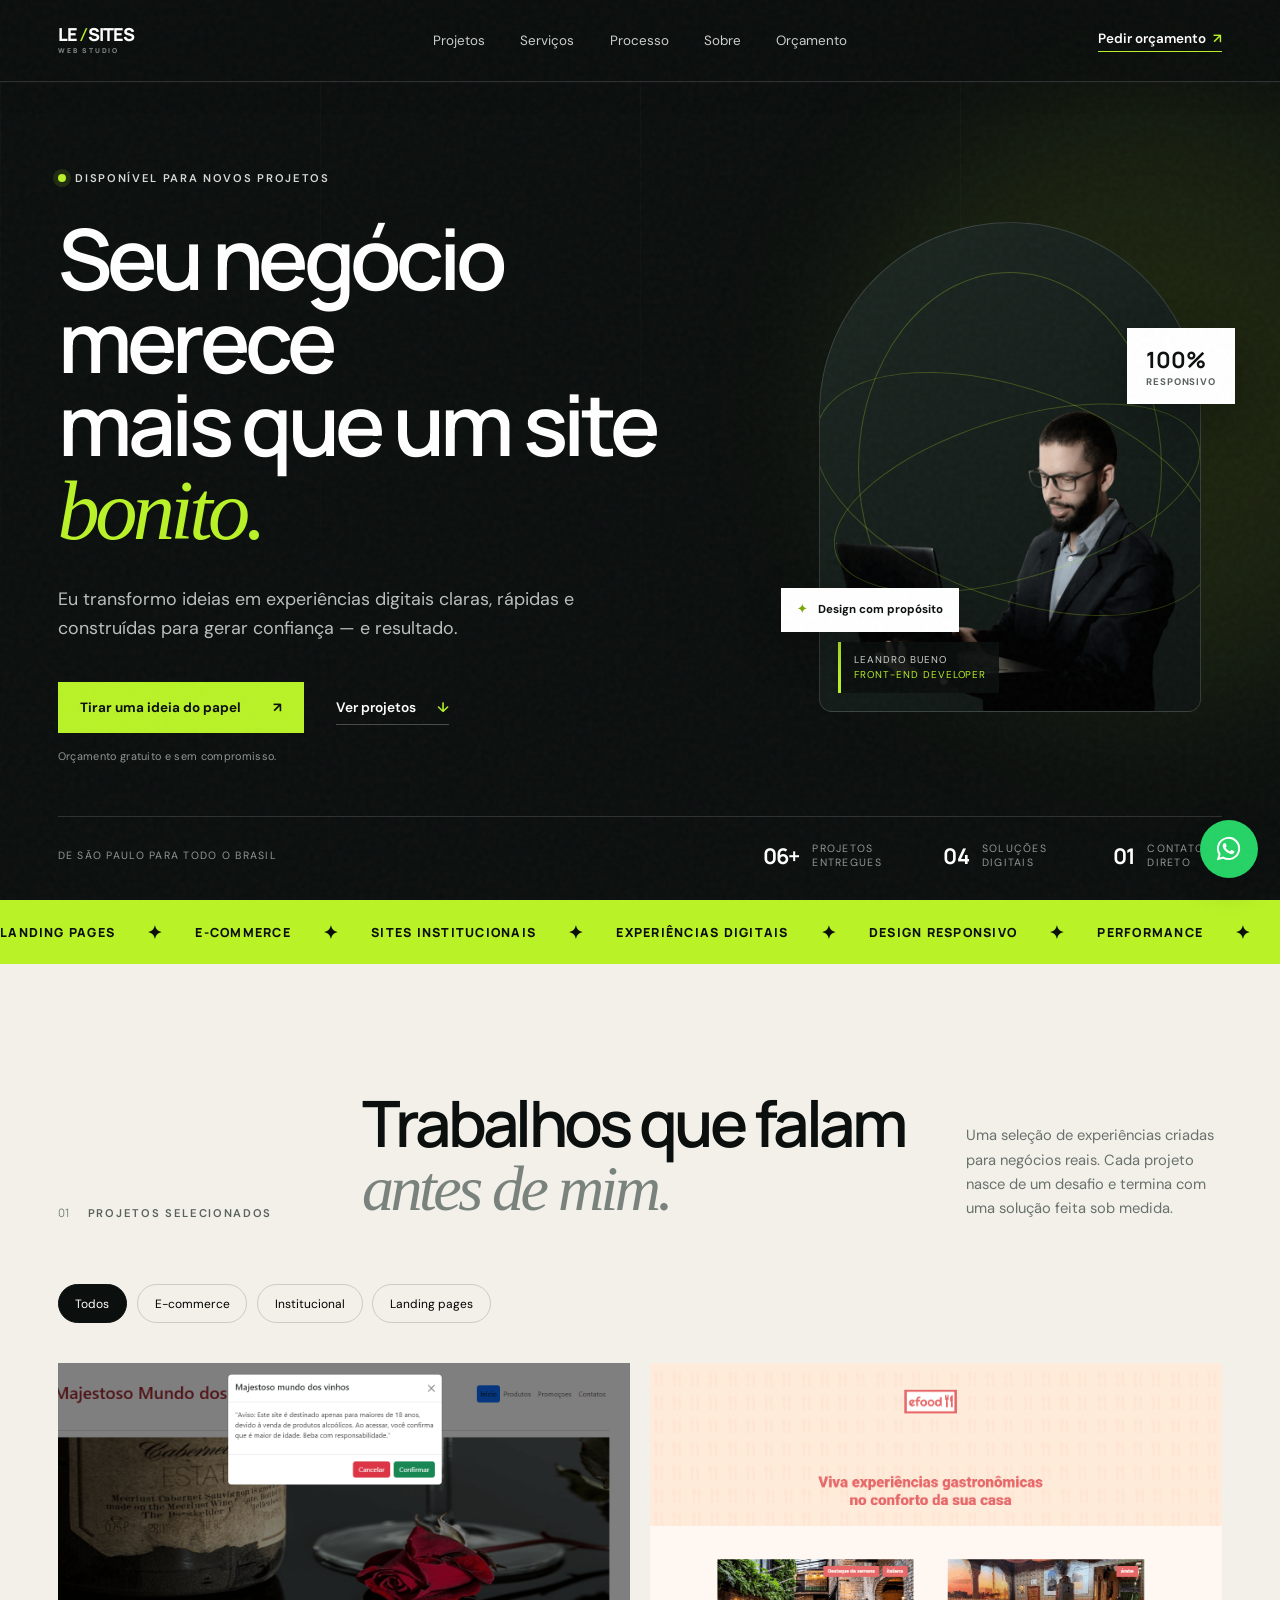
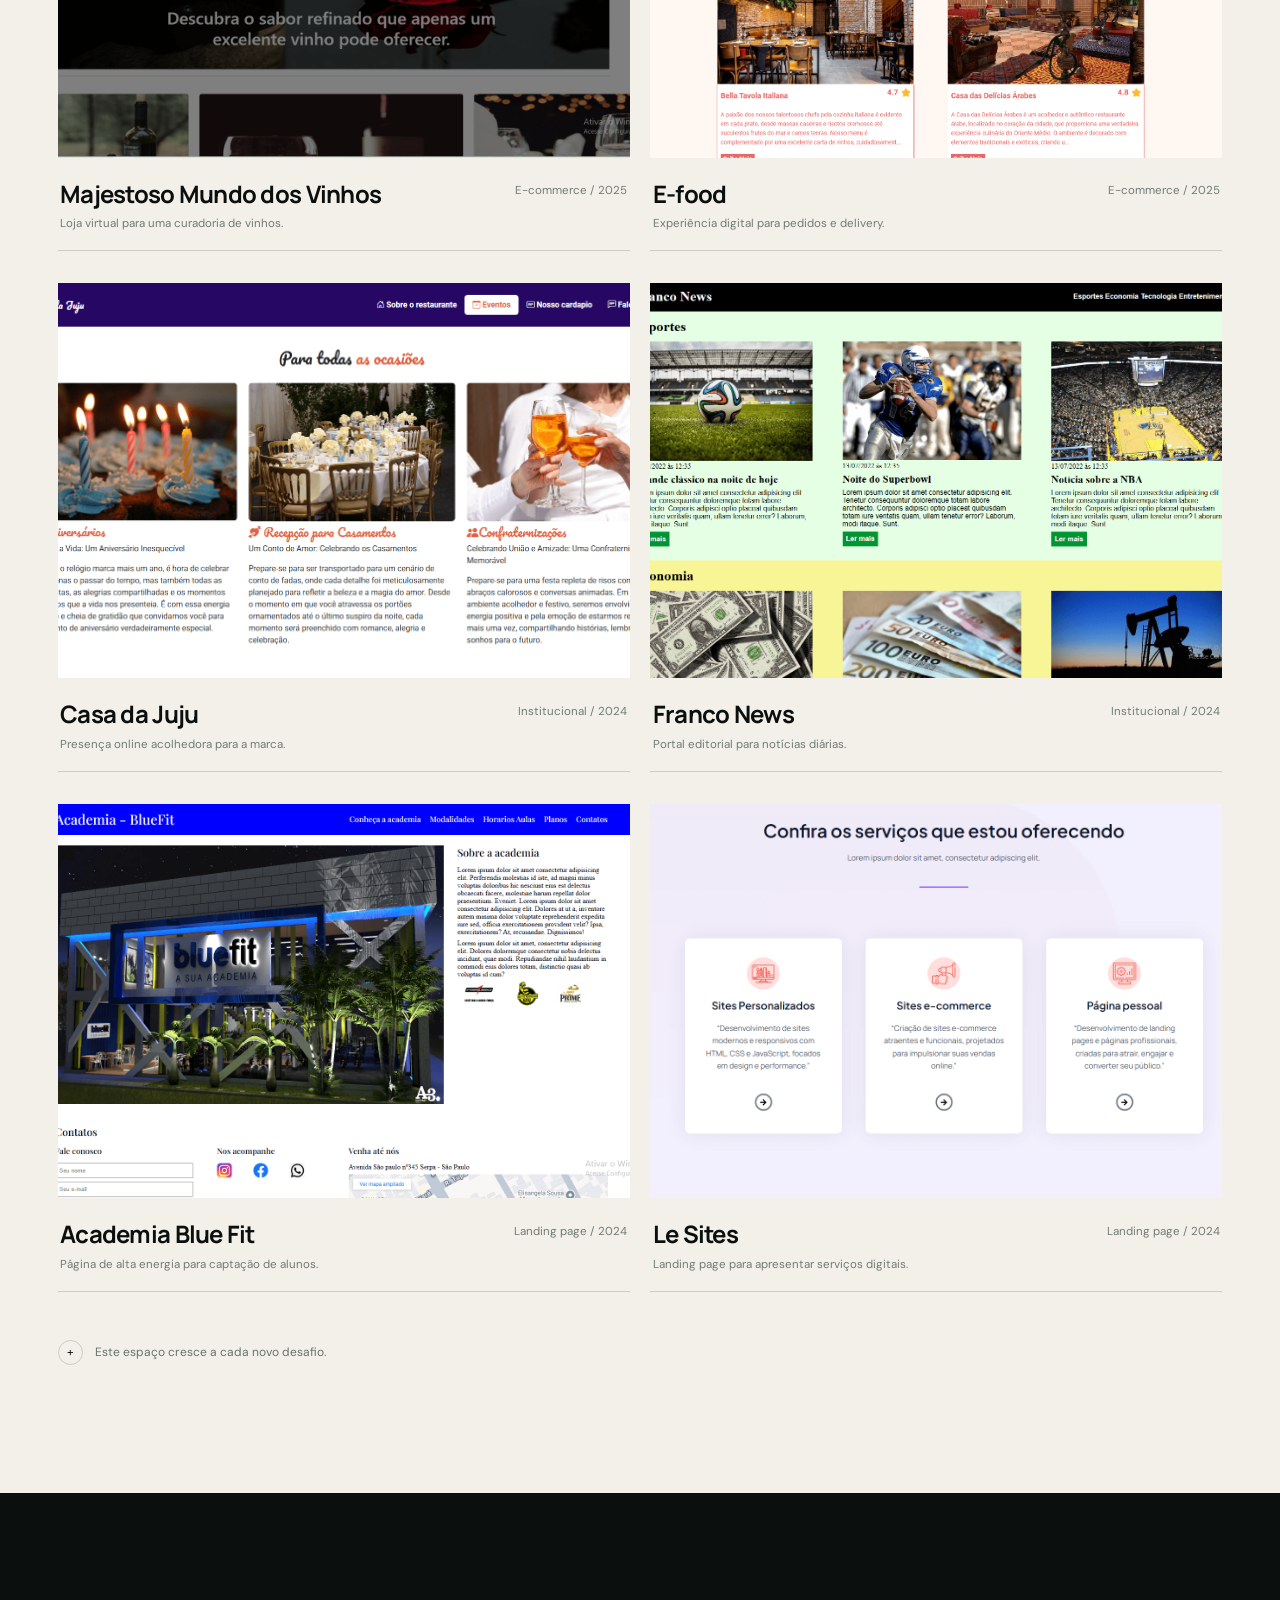
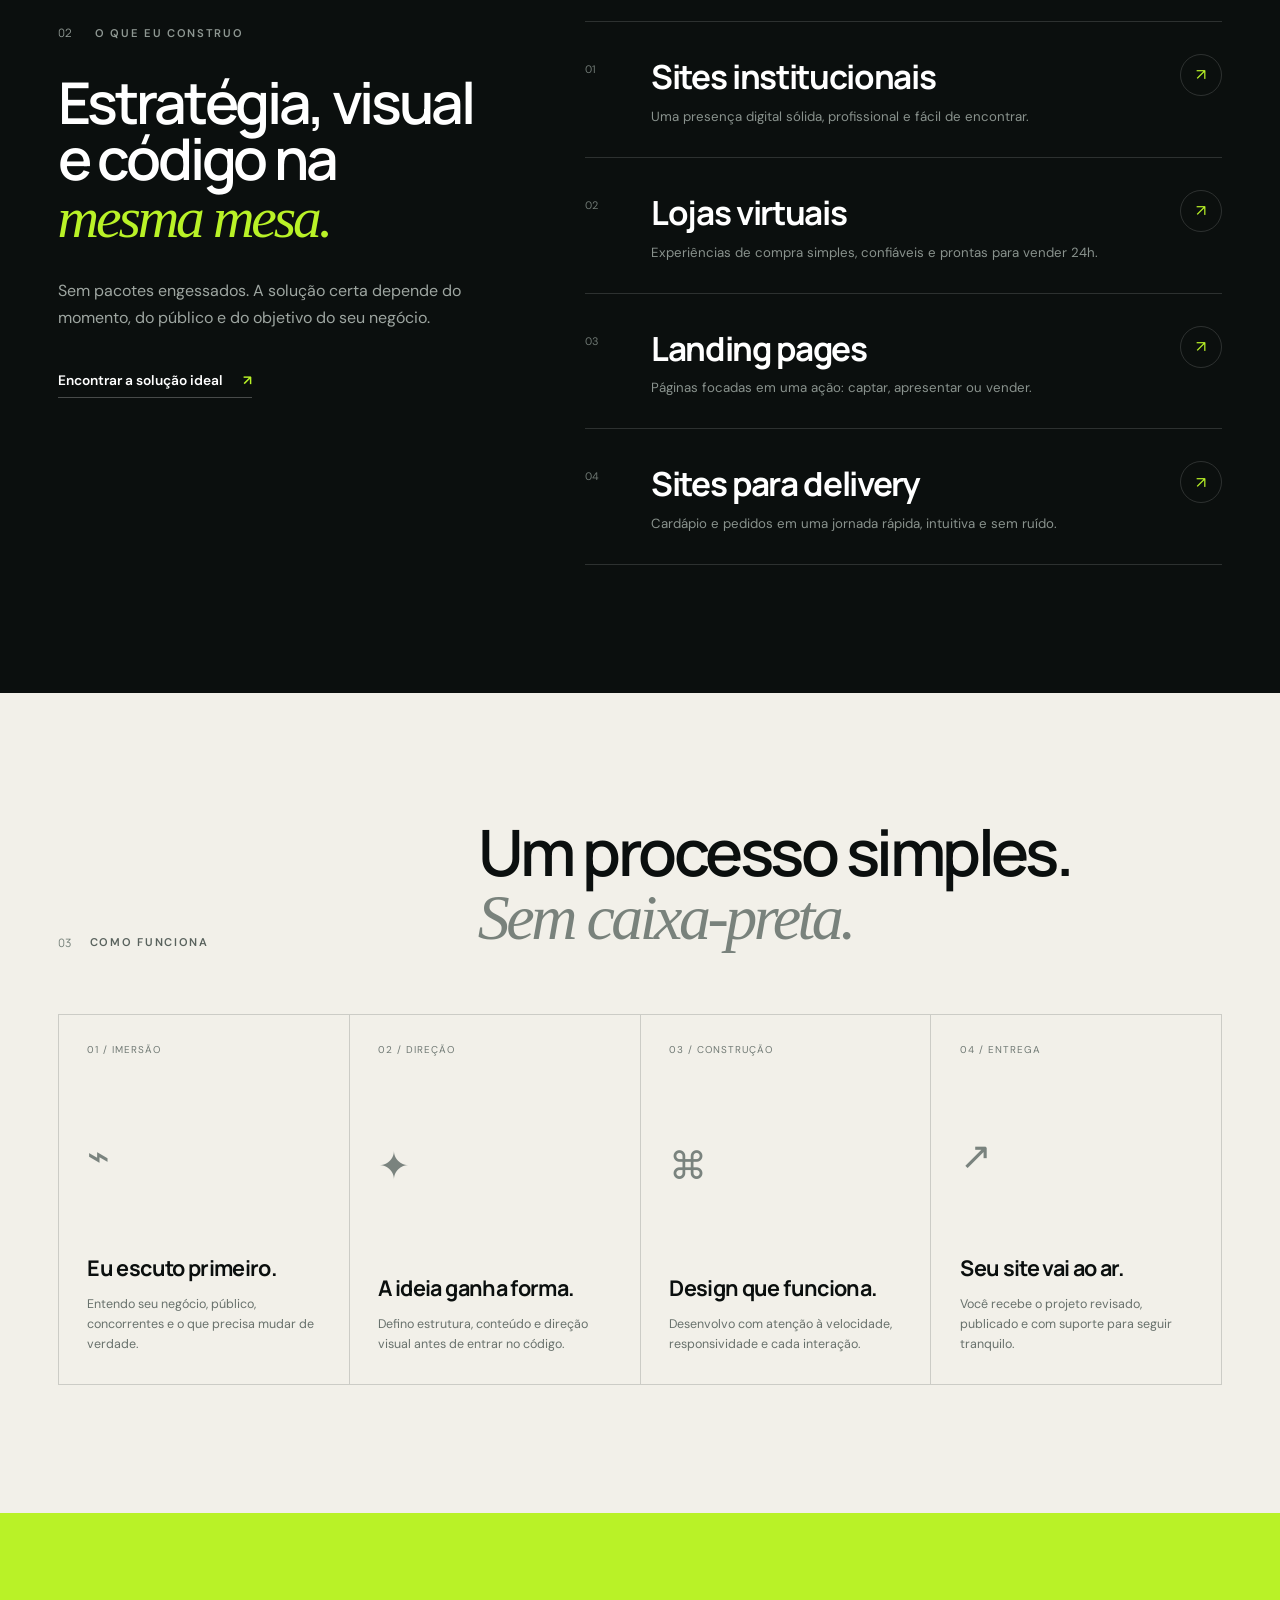
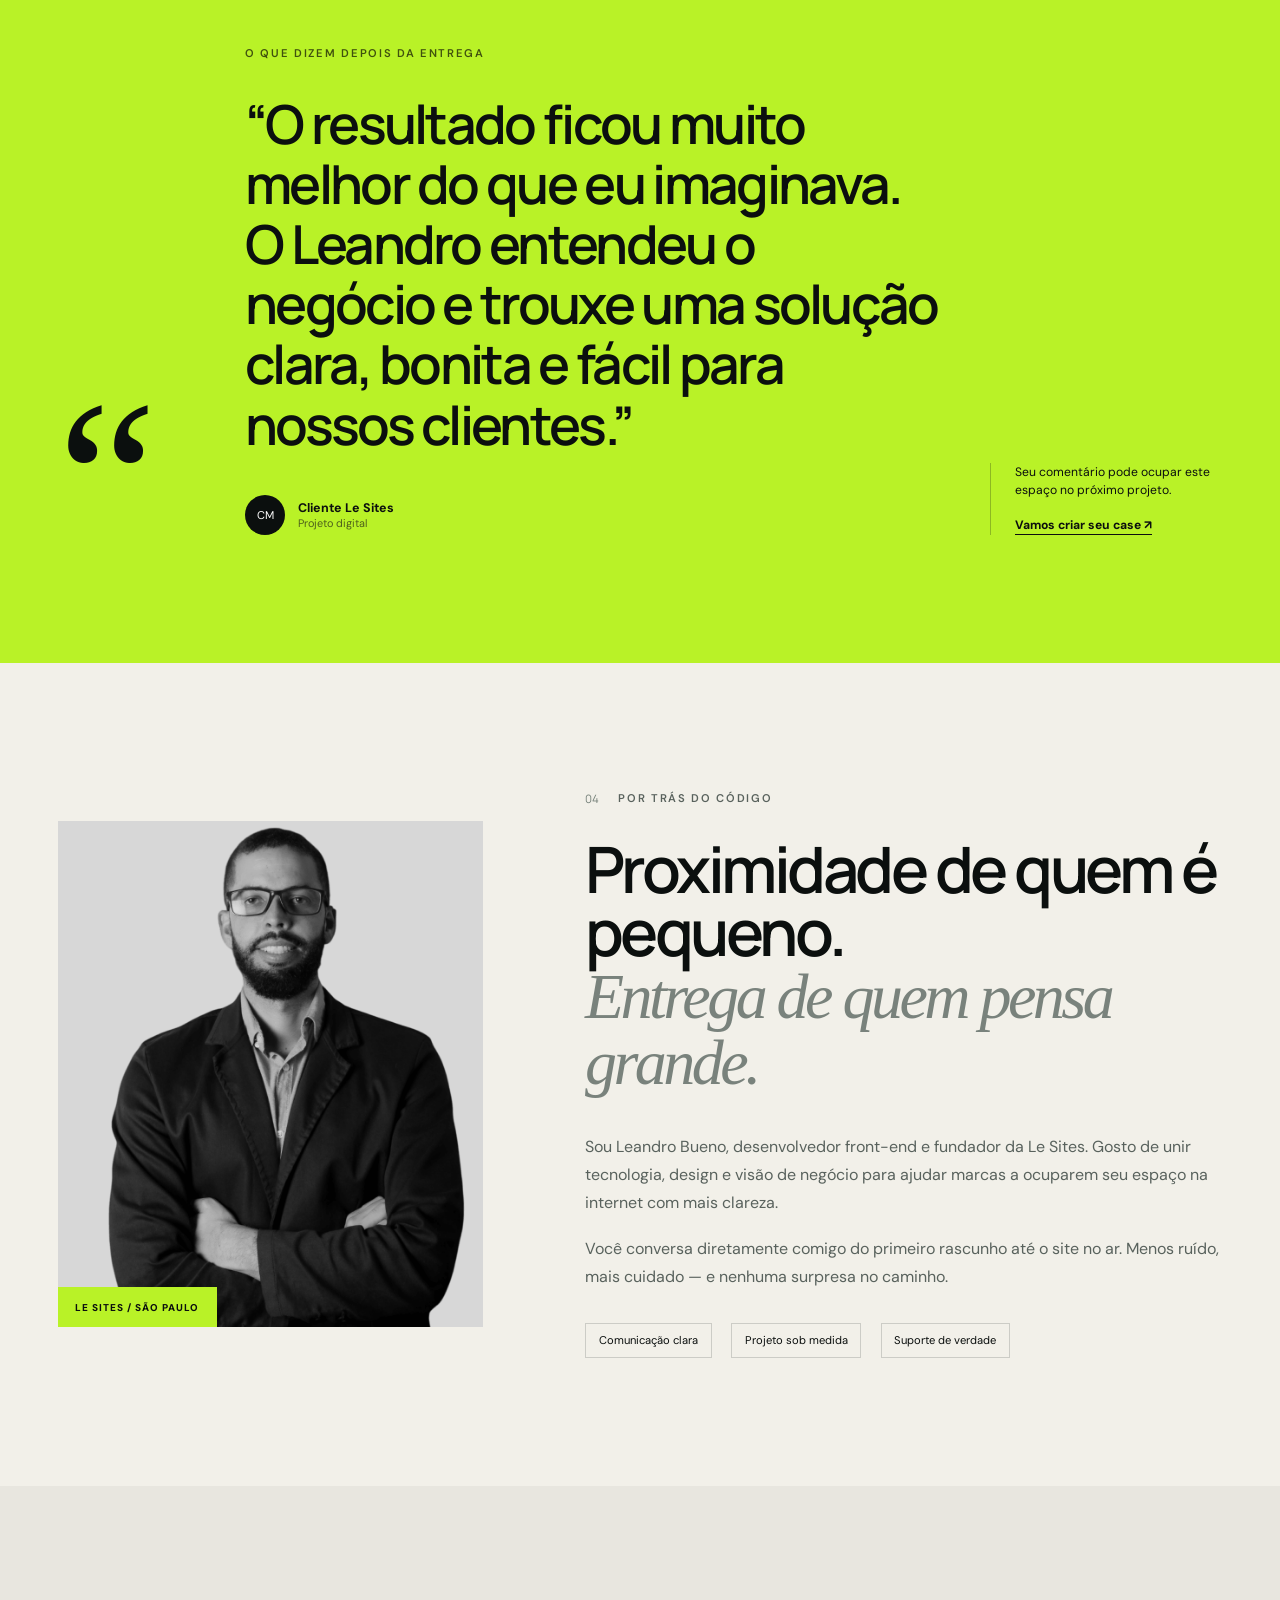
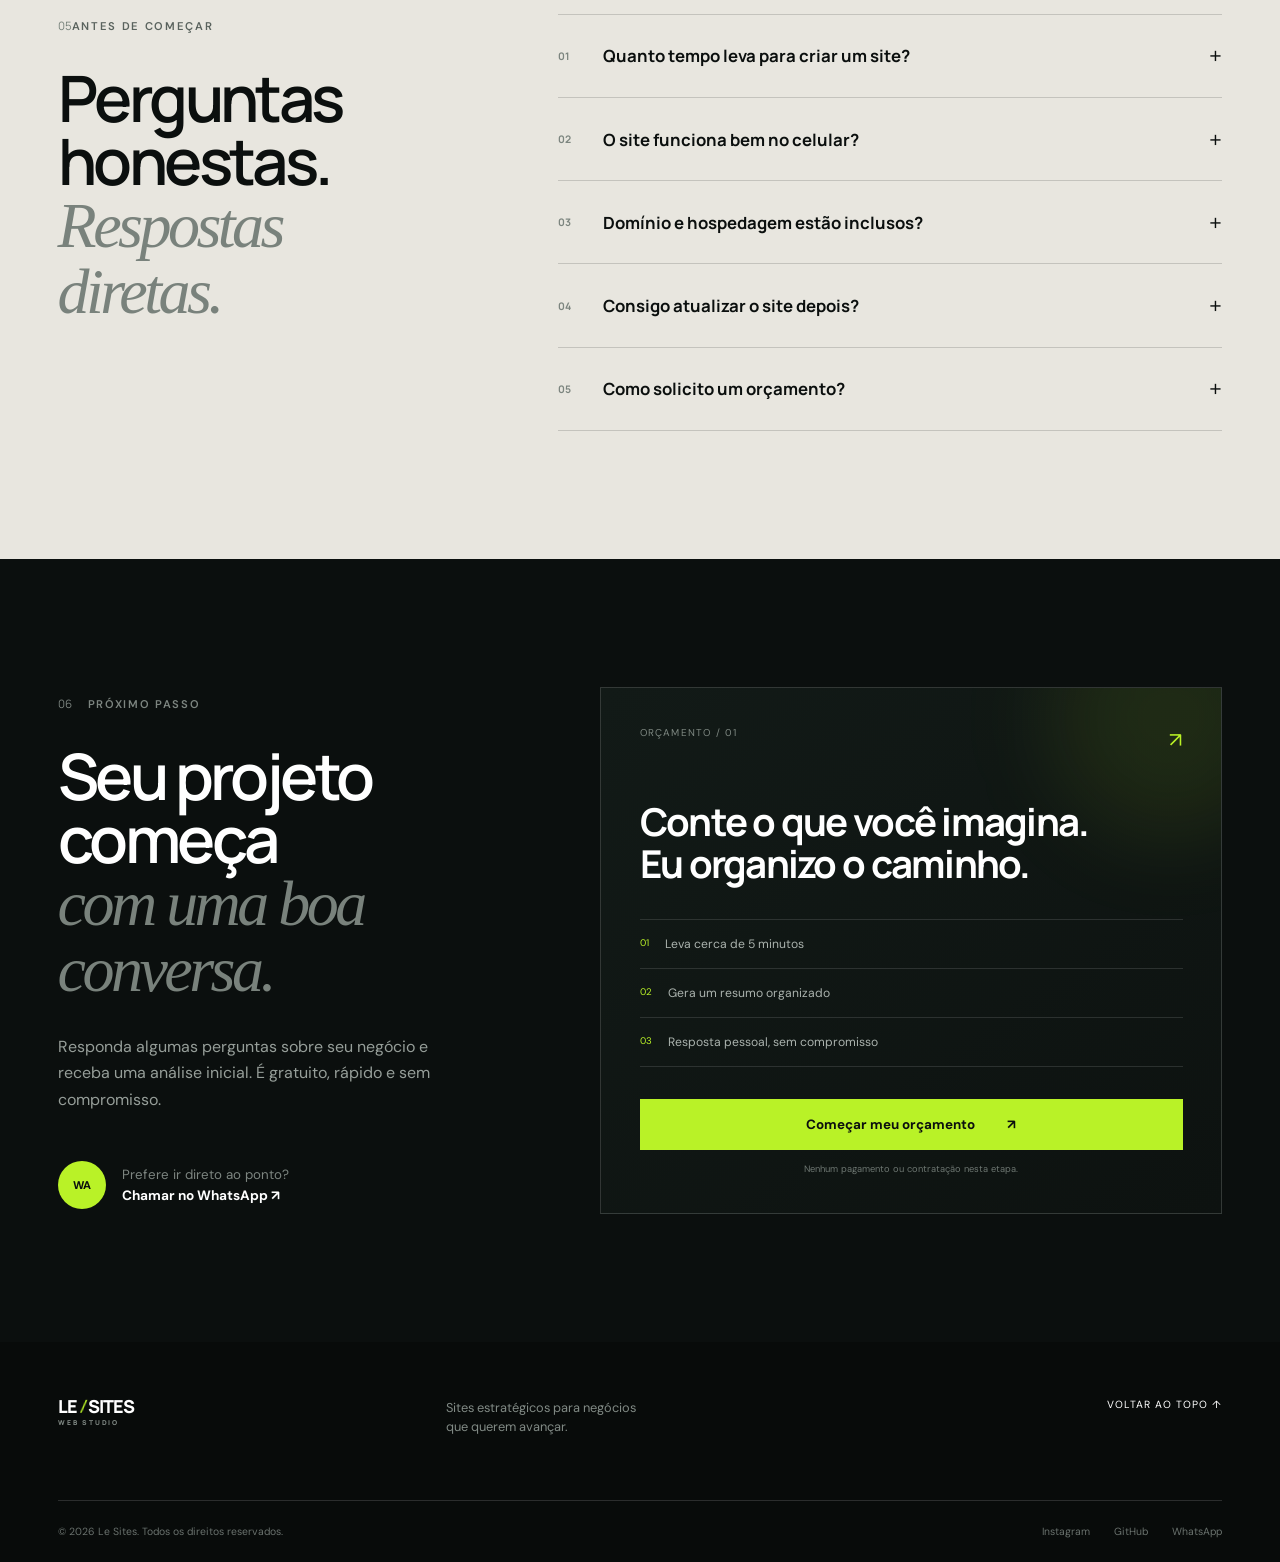
==== index.html @ 91ef20ad "Atualização do site" ====
<!DOCTYPE html>
<html lang="pt-BR">
<head>
  <meta charset="UTF-8">
  <meta name="viewport" content="width=device-width, initial-scale=1.0">
  <meta name="description" content="Le Sites — sites estratégicos, lojas virtuais e landing pages que transformam presença digital em negócio.">
  <meta name="theme-color" content="#0b0f0e">
  <title>Le Sites — Sites que trabalham pelo seu negócio</title>
  <link rel="preconnect" href="https://fonts.googleapis.com">
  <link rel="preconnect" href="https://fonts.gstatic.com" crossorigin>
  <link href="https://fonts.googleapis.com/css2?family=DM+Sans:wght@400;500;600;700&family=Manrope:wght@500;600;700;800&display=swap" rel="stylesheet">
  <link rel="stylesheet" href="styles.css">
</head>
<body>
  <div class="noise" aria-hidden="true"></div>
  <header class="site-header" id="topo">
    <a class="brand brand-signature" href="#inicio" aria-label="Le Sites, início">
      <span class="brand-lockup"><strong>LE</strong><i>/</i><b>SITES</b></span><small>WEB STUDIO</small>
    </a>
    <nav class="desktop-nav" aria-label="Navegação principal">
      <a href="#projetos">Projetos</a>
      <a href="#servicos">Serviços</a>
      <a href="#processo">Processo</a>
      <a href="#sobre">Sobre</a>
      <a href="orcamento.html">Orçamento</a>
    </nav>
    <a class="header-cta" href="orcamento.html">Pedir orçamento <span>↗</span></a>
    <button class="menu-toggle" type="button" aria-label="Abrir menu" aria-expanded="false">
      <span></span><span></span>
    </button>
  </header>

  <div class="mobile-menu" aria-hidden="true">
    <nav>
      <a href="#projetos">Projetos <span>01</span></a>
      <a href="#servicos">Serviços <span>02</span></a>
      <a href="#processo">Processo <span>03</span></a>
      <a href="#sobre">Sobre <span>04</span></a>
      <a href="orcamento.html">Pedir orçamento <span>05</span></a>
      <a href="orcamento.html">Orçamento <span>06</span></a>
    </nav>
  </div>

  <main>
    <section class="hero" id="inicio">
      <div class="hero-grid" aria-hidden="true"></div>
      <div class="hero-copy reveal">
        <div class="eyebrow"><span class="status-dot"></span> Disponível para novos projetos</div>
        <h1>Seu negócio merece<br>mais que um site <em>bonito.</em></h1>
        <p>Eu transformo ideias em experiências digitais claras, rápidas e construídas para gerar confiança — e resultado.</p>
        <div class="hero-actions">
          <a class="button button-primary" href="orcamento.html">Tirar uma ideia do papel <span>↗</span></a>
          <a class="text-link" href="#projetos">Ver projetos <span>↓</span></a>
        </div>
        <small class="no-commitment">Orçamento gratuito e sem compromisso.</small>
      </div>
      <div class="hero-visual reveal">
        <div class="portrait-wrap">
          <div class="portrait-label">LEANDRO BUENO<br><span>FRONT-END DEVELOPER</span></div>
          <img src="img/Perfil.png" alt="Leandro Bueno, desenvolvedor da Le Sites">
          <div class="orbit orbit-one"></div>
          <div class="orbit orbit-two"></div>
        </div>
        <div class="floating-note note-one"><span>✦</span> Design com propósito</div>
        <div class="floating-note note-two"><strong>100%</strong><span>Responsivo</span></div>
      </div>
      <div class="hero-footer reveal">
        <span>De São Paulo para todo o Brasil</span>
        <div class="hero-metrics">
          <div><strong>06+</strong><span>projetos entregues</span></div>
          <div><strong>04</strong><span>soluções digitais</span></div>
          <div><strong>01</strong><span>contato direto</span></div>
        </div>
      </div>
    </section>

    <section class="marquee" aria-label="Especialidades">
      <div class="marquee-track">
        <div class="marquee-group">
          <span>LANDING PAGES</span><i>✦</i><span>E-COMMERCE</span><i>✦</i><span>SITES INSTITUCIONAIS</span><i>✦</i><span>EXPERIÊNCIAS DIGITAIS</span><i>✦</i><span>DESIGN RESPONSIVO</span><i>✦</i><span>PERFORMANCE</span><i>✦</i><span>SEO</span><i>✦</i><span>CONVERSÃO</span><i>✦</i>
        </div>
        <div class="marquee-group" aria-hidden="true">
          <span>LANDING PAGES</span><i>✦</i><span>E-COMMERCE</span><i>✦</i><span>SITES INSTITUCIONAIS</span><i>✦</i><span>EXPERIÊNCIAS DIGITAIS</span><i>✦</i><span>DESIGN RESPONSIVO</span><i>✦</i><span>PERFORMANCE</span><i>✦</i><span>SEO</span><i>✦</i><span>CONVERSÃO</span><i>✦</i>
        </div>
      </div>
    </section>

    <section class="work section" id="projetos">
      <div class="section-heading reveal">
        <div><span class="section-number">01</span><span class="kicker">Projetos selecionados</span></div>
        <h2>Trabalhos que falam<br><em>antes de mim.</em></h2>
        <p>Uma seleção de experiências criadas para negócios reais. Cada projeto nasce de um desafio e termina com uma solução feita sob medida.</p>
      </div>
      <div class="project-filters reveal" role="group" aria-label="Filtrar projetos">
        <button class="filter is-active" data-filter="Todos">Todos</button>
        <button class="filter" data-filter="E-commerce">E-commerce</button>
        <button class="filter" data-filter="Institucional">Institucional</button>
        <button class="filter" data-filter="Landing page">Landing pages</button>
      </div>
      <div class="projects-grid" id="projectsGrid"></div>
      <p class="portfolio-note reveal"><span>+</span> Este espaço cresce a cada novo desafio.</p>
    </section>

    <section class="services section" id="servicos">
      <div class="services-intro reveal">
        <span class="section-number">02</span>
        <span class="kicker">O que eu construo</span>
        <h2>Estratégia, visual<br>e código na <em>mesma mesa.</em></h2>
        <p>Sem pacotes engessados. A solução certa depende do momento, do público e do objetivo do seu negócio.</p>
        <a class="text-link light" href="orcamento.html">Encontrar a solução ideal <span>↗</span></a>
      </div>
      <div class="services-list">
        <article class="service-item reveal">
          <span>01</span><div><h3>Sites institucionais</h3><p>Uma presença digital sólida, profissional e fácil de encontrar.</p></div><i>↗</i>
        </article>
        <article class="service-item reveal">
          <span>02</span><div><h3>Lojas virtuais</h3><p>Experiências de compra simples, confiáveis e prontas para vender 24h.</p></div><i>↗</i>
        </article>
        <article class="service-item reveal">
          <span>03</span><div><h3>Landing pages</h3><p>Páginas focadas em uma ação: captar, apresentar ou vender.</p></div><i>↗</i>
        </article>
        <article class="service-item reveal">
          <span>04</span><div><h3>Sites para delivery</h3><p>Cardápio e pedidos em uma jornada rápida, intuitiva e sem ruído.</p></div><i>↗</i>
        </article>
      </div>
    </section>

    <section class="process section" id="processo">
      <div class="section-heading compact reveal">
        <div><span class="section-number">03</span><span class="kicker">Como funciona</span></div>
        <h2>Um processo simples.<br><em>Sem caixa-preta.</em></h2>
      </div>
      <div class="process-grid">
        <article class="process-card reveal"><span>01 / IMERSÃO</span><div class="process-icon">⌁</div><h3>Eu escuto primeiro.</h3><p>Entendo seu negócio, público, concorrentes e o que precisa mudar de verdade.</p></article>
        <article class="process-card reveal"><span>02 / DIREÇÃO</span><div class="process-icon">✦</div><h3>A ideia ganha forma.</h3><p>Defino estrutura, conteúdo e direção visual antes de entrar no código.</p></article>
        <article class="process-card reveal"><span>03 / CONSTRUÇÃO</span><div class="process-icon">⌘</div><h3>Design que funciona.</h3><p>Desenvolvo com atenção à velocidade, responsividade e cada interação.</p></article>
        <article class="process-card reveal"><span>04 / ENTREGA</span><div class="process-icon">↗</div><h3>Seu site vai ao ar.</h3><p>Você recebe o projeto revisado, publicado e com suporte para seguir tranquilo.</p></article>
      </div>
    </section>

    <section class="testimonial section">
      <div class="quote-mark">“</div>
      <div class="testimonial-content reveal">
        <span class="kicker">O que dizem depois da entrega</span>
        <blockquote>“O resultado ficou muito melhor do que eu imaginava. O Leandro entendeu o negócio e trouxe uma solução clara, bonita e fácil para nossos clientes.”</blockquote>
        <div class="client"><span>CM</span><div><strong>Cliente Le Sites</strong><small>Projeto digital</small></div></div>
      </div>
      <div class="testimonial-side reveal">
        <p>Seu comentário pode ocupar este espaço no próximo projeto.</p>
        <a href="orcamento.html">Vamos criar seu case <span>↗</span></a>
      </div>
    </section>

    <section class="about section" id="sobre">
      <div class="about-photo reveal">
        <img src="img/Capturar.png" alt="Leandro Bueno trabalhando em um projeto">
        <span class="photo-caption">LE SITES / SÃO PAULO</span>
      </div>
      <div class="about-copy reveal">
        <div><span class="section-number">04</span><span class="kicker">Por trás do código</span></div>
        <h2>Proximidade de quem é pequeno.<br><em>Entrega de quem pensa grande.</em></h2>
        <p>Sou Leandro Bueno, desenvolvedor front-end e fundador da Le Sites. Gosto de unir tecnologia, design e visão de negócio para ajudar marcas a ocuparem seu espaço na internet com mais clareza.</p>
        <p>Você conversa diretamente comigo do primeiro rascunho até o site no ar. Menos ruído, mais cuidado — e nenhuma surpresa no caminho.</p>
        <div class="about-values"><span>Comunicação clara</span><span>Projeto sob medida</span><span>Suporte de verdade</span></div>
      </div>
    </section>

    <section class="faq section">
      <div class="faq-heading reveal"><span class="section-number">05</span><span class="kicker">Antes de começar</span><h2>Perguntas honestas.<br><em>Respostas diretas.</em></h2></div>
      <div class="accordion">
        <details class="reveal"><summary><span>01</span>Quanto tempo leva para criar um site?<i>+</i></summary><p>Depende do tamanho e da complexidade. Uma landing page pode ficar pronta em poucos dias; projetos maiores pedem algumas semanas. O prazo é combinado com clareza antes do início.</p></details>
        <details class="reveal"><summary><span>02</span>O site funciona bem no celular?<i>+</i></summary><p>Sim. Todo projeto é desenvolvido para funcionar com qualidade em celulares, tablets e computadores.</p></details>
        <details class="reveal"><summary><span>03</span>Domínio e hospedagem estão inclusos?<i>+</i></summary><p>Posso orientar e cuidar de toda a configuração. Os custos de domínio e hospedagem são apresentados separadamente para que você saiba exatamente pelo que está pagando.</p></details>
        <details class="reveal"><summary><span>04</span>Consigo atualizar o site depois?<i>+</i></summary><p>Sim. A melhor forma depende do projeto: posso deixar áreas fáceis de atualizar ou fazer a manutenção para você.</p></details>
        <details class="reveal"><summary><span>05</span>Como solicito um orçamento?<i>+</i></summary><p>É só abrir a página “Pedir orçamento” ou me chamar no WhatsApp. Vou entender sua necessidade antes de propor qualquer solução — sem compromisso.</p></details>
      </div>
    </section>

    <section class="contact contact-cta section" id="contato">
      <div class="contact-copy reveal">
        <span class="section-number">06</span><span class="kicker">Próximo passo</span>
        <h2>Seu projeto começa<br><em>com uma boa conversa.</em></h2>
        <p>Responda algumas perguntas sobre seu negócio e receba uma análise inicial. É gratuito, rápido e sem compromisso.</p>
        <a class="whatsapp-direct" href="https://wa.me/5511974710821" target="_blank" rel="noopener"><span>WA</span><div><small>Prefere ir direto ao ponto?</small><strong>Chamar no WhatsApp ↗</strong></div></a>
      </div>
      <div class="proposal-card reveal">
        <div class="proposal-top"><span>ORÇAMENTO / 01</span><i>↗</i></div>
        <h3>Conte o que você imagina.<br>Eu organizo o caminho.</h3>
        <ul><li><span>01</span>Leva cerca de 5 minutos</li><li><span>02</span>Gera um resumo organizado</li><li><span>03</span>Resposta pessoal, sem compromisso</li></ul>
        <a class="button button-primary proposal-button" href="orcamento.html">Começar meu orçamento <span>↗</span></a>
        <small>Nenhum pagamento ou contratação nesta etapa.</small>
      </div>
    </section>
  </main>

  <footer>
    <div class="footer-top"><a class="brand brand-signature" href="#inicio"><span class="brand-lockup"><strong>LE</strong><i>/</i><b>SITES</b></span><small>WEB STUDIO</small></a><p>Sites estratégicos para negócios<br>que querem avançar.</p><a class="back-top" href="#inicio">VOLTAR AO TOPO ↑</a></div>
    <div class="footer-bottom"><span>© <span id="year"></span> Le Sites. Todos os direitos reservados.</span><div><a href="https://www.instagram.com/lesites/" target="_blank" rel="noopener">Instagram</a><a href="https://github.com/Lesitesdev" target="_blank" rel="noopener">GitHub</a><a href="https://wa.me/5511974710821" target="_blank" rel="noopener">WhatsApp</a></div></div>
  </footer>
  <a class="whatsapp-float" href="https://wa.me/5511974710821?text=Olá,%20Leandro!%20Quero%20conversar%20sobre%20um%20site." aria-label="Conversar no WhatsApp" target="_blank" rel="noopener"><img src="img/bxl-whatsapp.svg" alt=""><span>Vamos conversar?</span></a>
  <script src="script.js"></script>
</body>
</html>
---- styles.css ----
:root{--ink:#0b0f0e;--ink-2:#121816;--paper:#f2f0e9;--white:#fff;--lime:#b9f227;--muted:#a9b0ac;--line:rgba(255,255,255,.14);--dark-line:rgba(11,15,14,.16);--display:"Manrope",sans-serif;--body:"DM Sans",sans-serif;--pad:clamp(1.25rem,4.5vw,5.5rem)}
*{box-sizing:border-box;margin:0;padding:0}html{scroll-behavior:smooth}body{font-family:var(--body);color:var(--ink);background:var(--paper);overflow-x:hidden}body.menu-open{overflow:hidden}a{color:inherit;text-decoration:none}button,input,textarea,select{font:inherit}img{max-width:100%;display:block}.noise{position:fixed;inset:0;pointer-events:none;z-index:100;opacity:.035;background-image:url("data:image/svg+xml,%3Csvg viewBox='0 0 180 180' xmlns='http://www.w3.org/2000/svg'%3E%3Cfilter id='n'%3E%3CfeTurbulence type='fractalNoise' baseFrequency='.9' numOctaves='3' stitchTiles='stitch'/%3E%3C/filter%3E%3Crect width='100%25' height='100%25' filter='url(%23n)'/%3E%3C/svg%3E")}.site-header{height:82px;padding:0 var(--pad);display:grid;grid-template-columns:1fr auto 1fr;align-items:center;position:absolute;top:0;width:100%;z-index:50;color:#fff;border-bottom:1px solid var(--line)}.brand{display:flex;align-items:center;gap:.7rem;font-family:var(--display);font-weight:800;letter-spacing:.08em;font-size:.9rem}.brand-mark{width:32px;height:32px;border:1.5px solid currentColor;border-radius:50%;display:grid;place-items:center;font-size:1rem;letter-spacing:0}.desktop-nav{display:flex;gap:2.2rem}.desktop-nav a{font-size:.84rem;color:#cbd0cd;transition:.25s}.desktop-nav a:hover{color:var(--lime)}.header-cta{justify-self:end;font-size:.84rem;font-weight:600;padding-bottom:4px;border-bottom:1px solid var(--lime)}.header-cta span,.text-link span{color:var(--lime);margin-left:.3rem}.menu-toggle{display:none;border:0;background:transparent;width:42px;height:42px;position:relative}.menu-toggle span{position:absolute;width:24px;height:1px;background:#fff;left:9px;transition:.3s}.menu-toggle span:first-child{top:16px}.menu-toggle span:last-child{top:24px}.menu-toggle.is-open span:first-child{transform:translateY(4px) rotate(45deg)}.menu-toggle.is-open span:last-child{transform:translateY(-4px) rotate(-45deg)}.mobile-menu{display:none}
.hero{min-height:860px;height:100svh;background:var(--ink);color:#fff;position:relative;padding:150px var(--pad) 30px;display:grid;grid-template-columns:minmax(0,1.25fr) minmax(320px,.75fr);grid-template-rows:1fr auto;gap:2rem;overflow:hidden}.hero-grid{position:absolute;inset:82px 0 0;background-image:linear-gradient(var(--line) 1px,transparent 1px),linear-gradient(90deg,var(--line) 1px,transparent 1px);background-size:25% 100%;opacity:.16;mask-image:linear-gradient(to bottom,#000,transparent 84%)}.hero::before{content:"";position:absolute;width:600px;height:600px;border-radius:50%;background:rgba(185,242,39,.09);filter:blur(80px);right:-170px;top:100px}.hero-copy{position:relative;z-index:2;align-self:center;max-width:880px}.eyebrow,.kicker{text-transform:uppercase;letter-spacing:.15em;font-weight:600;font-size:.7rem}.eyebrow{display:flex;align-items:center;gap:.6rem;color:#d6dbd8;margin-bottom:2rem}.status-dot{width:8px;height:8px;border-radius:50%;background:var(--lime);box-shadow:0 0 0 5px rgba(185,242,39,.12)}h1,h2{font-family:var(--display);font-weight:600;letter-spacing:-.055em;line-height:.98}.hero h1{font-size:clamp(3.25rem,6.6vw,7rem);max-width:970px}.hero h1 em,h2 em{font-family:Georgia,serif;font-weight:400;color:var(--lime)}.hero-copy>p{max-width:590px;color:#b9c0bc;font-size:clamp(1rem,1.4vw,1.22rem);line-height:1.65;margin:2rem 0 2.4rem}.hero-actions{display:flex;align-items:center;gap:2rem}.button{display:inline-flex;justify-content:center;align-items:center;gap:2rem;border:0;cursor:pointer;padding:1.05rem 1.4rem;font-weight:700;font-size:.84rem;transition:.3s}.button-primary{background:var(--lime);color:var(--ink)}.button-primary:hover{background:#d0ff54;transform:translateY(-3px);box-shadow:0 12px 35px rgba(185,242,39,.17)}.text-link{display:inline-flex;align-items:center;gap:1rem;border-bottom:1px solid rgba(255,255,255,.25);padding:.5rem 0;font-size:.86rem;font-weight:600}.text-link span{color:var(--lime)}.hero-visual{position:relative;z-index:2;display:flex;align-items:center;justify-content:center}.portrait-wrap{width:min(420px,90%);aspect-ratio:.78;position:relative;background:linear-gradient(145deg,#1c2722,#0e1412);border-radius:220px 220px 15px 15px;border:1px solid var(--line);overflow:hidden}.portrait-wrap::before{content:"";position:absolute;inset:10%;border:1px solid rgba(185,242,39,.25);border-radius:50%;z-index:0}.portrait-wrap img{position:absolute;z-index:1;bottom:0;width:100%;height:93%;object-fit:contain;object-position:bottom;filter:saturate(.7) contrast(1.06)}.portrait-label{position:absolute;z-index:3;top:48px;left:25px;font-size:.62rem;line-height:1.4;letter-spacing:.1em;color:#dbe0dd}.portrait-label span{color:var(--lime)}.orbit{position:absolute;border:1px solid rgba(185,242,39,.24);border-radius:50%;z-index:2}.orbit-one{width:380px;height:160px;transform:rotate(-17deg);top:40%;left:2%}.orbit-two{width:420px;height:210px;transform:rotate(20deg);top:34%;left:-4%}.floating-note{position:absolute;z-index:4;background:#fff;color:var(--ink);font-weight:700;font-size:.72rem;padding:.9rem 1rem;box-shadow:0 15px 40px rgba(0,0,0,.25)}.note-one{left:-4%;bottom:24%}.note-one span{color:#79a900;margin-right:.5rem}.note-two{right:-3%;top:28%;display:flex;flex-direction:column;padding:1rem 1.2rem}.note-two strong{font-family:var(--display);font-size:1.4rem}.note-two span{font-size:.6rem;color:#59615d;text-transform:uppercase;letter-spacing:.09em}.hero-footer{grid-column:1/-1;position:relative;z-index:2;border-top:1px solid var(--line);padding-top:1.5rem;display:flex;align-items:center;justify-content:space-between;color:#8f9893;font-size:.66rem;text-transform:uppercase;letter-spacing:.12em}.hero-metrics{display:flex;gap:3.5rem}.hero-metrics>div{display:flex;align-items:center;gap:.8rem}.hero-metrics strong{font-family:var(--display);font-size:1.35rem;color:#fff;letter-spacing:-.03em}.hero-metrics span{max-width:75px;line-height:1.3}
.marquee{background:var(--lime);height:64px;display:flex;align-items:center;overflow:hidden}.marquee-track{display:flex;align-items:center;gap:2rem;white-space:nowrap;animation:marquee 28s linear infinite;font-family:var(--display);font-size:.78rem;font-weight:800;letter-spacing:.1em}.marquee i{font-style:normal;font-size:1.1rem}@keyframes marquee{to{transform:translateX(-50%)}}.section{padding:clamp(6rem,10vw,10rem) var(--pad)}.section-heading{display:grid;grid-template-columns:.6fr 1.3fr .6fr;gap:3rem;align-items:end;margin-bottom:4rem}.section-heading>div,.about-copy>div,.faq-heading>div{display:flex;align-items:center;gap:1.2rem}.section-number{font-family:var(--display);font-size:.72rem;color:#758079}.kicker{color:#59625d}.section-heading h2,.about h2,.faq h2,.contact h2{font-size:clamp(2.6rem,5vw,5.2rem)}.section-heading h2 em,.about h2 em,.faq h2 em,.contact h2 em{color:#79827c}.section-heading>p{font-size:.92rem;line-height:1.65;color:#68716c}.project-filters{display:flex;gap:.6rem;margin-bottom:2.5rem}.filter{border:1px solid var(--dark-line);background:transparent;border-radius:30px;padding:.65rem 1.05rem;font-size:.75rem;cursor:pointer;transition:.25s}.filter:hover,.filter.is-active{background:var(--ink);color:#fff;border-color:var(--ink)}.projects-grid{display:grid;grid-template-columns:repeat(2,1fr);gap:2rem 1.3rem}.project-card{transition:opacity .35s,transform .35s}.project-card.is-hidden{display:none}.project-image{position:relative;overflow:hidden;background:#dcded8;aspect-ratio:1.45;cursor:pointer}.project-image img{width:100%;height:100%;object-fit:cover;transition:transform .7s cubic-bezier(.2,.7,.2,1)}.project-image:hover img{transform:scale(1.045)}.project-image::after{content:"VER PROJETO ↗";position:absolute;right:1.2rem;bottom:1.2rem;width:86px;height:86px;border-radius:50%;display:grid;place-items:center;text-align:center;background:var(--lime);font-size:.64rem;font-weight:800;transform:scale(0);transition:.35s}.project-image:hover::after{transform:scale(1)}.project-meta{display:flex;justify-content:space-between;align-items:flex-start;padding:1.2rem .15rem;border-bottom:1px solid var(--dark-line)}.project-meta h3{font-family:var(--display);font-size:1.5rem;letter-spacing:-.03em;margin-bottom:.4rem}.project-meta p,.project-meta span{font-size:.72rem;color:#717a75}.project-meta>span{padding-top:.4rem}.portfolio-note{margin-top:3rem;font-size:.75rem;color:#68716c;display:flex;gap:.8rem;align-items:center}.portfolio-note span{width:25px;height:25px;border:1px solid var(--dark-line);border-radius:50%;display:grid;place-items:center;color:var(--ink)}
.services{background:var(--ink);color:#fff;display:grid;grid-template-columns:.8fr 1.2fr;gap:8vw}.services-intro{position:sticky;top:120px;align-self:start}.services-intro>.section-number{margin-right:1.2rem;color:#8e9792}.services-intro .kicker{color:#8e9792}.services-intro h2{font-size:clamp(2.7rem,4.5vw,5rem);margin:2rem 0}.services-intro>p{max-width:430px;color:#9ea6a1;line-height:1.65;margin-bottom:2rem}.text-link.light{color:#fff}.service-item{border-top:1px solid var(--line);padding:2rem 0;display:grid;grid-template-columns:50px 1fr auto;gap:1rem;transition:.3s}.service-item:last-child{border-bottom:1px solid var(--line)}.service-item>span{color:#6f7873;font-size:.68rem;padding-top:.5rem}.service-item h3{font-family:var(--display);font-size:clamp(1.55rem,2.6vw,2.4rem);letter-spacing:-.04em;margin-bottom:.55rem}.service-item p{color:#89928d;font-size:.83rem}.service-item>i{font-style:normal;width:42px;height:42px;border:1px solid var(--line);border-radius:50%;display:grid;place-items:center;color:var(--lime);transition:.3s}.service-item:hover{padding-left:1rem}.service-item:hover>i{background:var(--lime);color:var(--ink);transform:rotate(45deg)}
.section-heading.compact{grid-template-columns:.7fr 1.4fr;margin-bottom:4rem}.process-grid{display:grid;grid-template-columns:repeat(4,1fr);border-top:1px solid var(--dark-line);border-left:1px solid var(--dark-line)}.process-card{min-height:370px;padding:1.8rem;border-right:1px solid var(--dark-line);border-bottom:1px solid var(--dark-line);display:flex;flex-direction:column}.process-card>span{font-size:.62rem;letter-spacing:.1em;color:#707974}.process-icon{font-family:var(--display);font-size:2.4rem;margin:auto 0;color:#7a837e}.process-card h3{font-family:var(--display);font-size:1.35rem;letter-spacing:-.03em;margin-bottom:.8rem}.process-card p{font-size:.78rem;line-height:1.6;color:#68716c}.testimonial{background:var(--lime);display:grid;grid-template-columns:.3fr 1.5fr .5fr;gap:3rem;align-items:end}.quote-mark{font-family:Georgia,serif;font-size:14rem;line-height:.5}.testimonial-content .kicker{color:#40520e}.testimonial blockquote{font-family:var(--display);font-size:clamp(2rem,4.2vw,4.4rem);font-weight:600;line-height:1.12;letter-spacing:-.05em;margin:2rem 0 2.5rem}.client{display:flex;align-items:center;gap:.8rem}.client>span{width:40px;height:40px;background:var(--ink);color:#fff;border-radius:50%;display:grid;place-items:center;font-size:.7rem}.client div{display:flex;flex-direction:column}.client strong{font-size:.78rem}.client small{font-size:.68rem;color:#4e601c}.testimonial-side{border-left:1px solid rgba(11,15,14,.25);padding-left:1.5rem;font-size:.76rem;line-height:1.5}.testimonial-side a{display:inline-block;margin-top:1rem;font-weight:700;border-bottom:1px solid var(--ink)}
.about{display:grid;grid-template-columns:.8fr 1.2fr;gap:8vw;align-items:center}.about-photo{position:relative}.about-photo img{width:100%;aspect-ratio:.84;object-fit:cover;filter:grayscale(1);background:#d7d8d2}.photo-caption{position:absolute;bottom:0;left:0;background:var(--lime);padding:.85rem 1.1rem;font-size:.62rem;font-weight:800;letter-spacing:.1em}.about-copy h2{margin:2rem 0 2.4rem}.about-copy>p{max-width:690px;font-size:1rem;line-height:1.75;color:#59625d;margin-bottom:1.1rem}.about-values{display:flex;flex-wrap:wrap;gap:.6rem;margin-top:2rem}.about-values span{font-size:.7rem;border:1px solid var(--dark-line);padding:.6rem .8rem}.faq{background:#e8e6df;display:grid;grid-template-columns:.75fr 1.25fr;gap:8vw}.faq-heading{position:sticky;top:110px;align-self:start}.faq-heading h2{margin-top:2rem}.accordion details{border-top:1px solid var(--dark-line)}.accordion details:last-child{border-bottom:1px solid var(--dark-line)}.accordion summary{list-style:none;padding:1.6rem 0;display:grid;grid-template-columns:45px 1fr auto;align-items:center;cursor:pointer;font-family:var(--display);font-weight:700;font-size:1.05rem}.accordion summary::-webkit-details-marker{display:none}.accordion summary span{font-size:.65rem;color:#7c857f}.accordion summary i{font-style:normal;font-size:1.4rem;font-weight:400;transition:.3s}.accordion details[open] summary i{transform:rotate(45deg)}.accordion details p{padding:0 3rem 1.8rem 45px;line-height:1.65;color:#5e6762;font-size:.88rem;max-width:760px}
.contact{background:var(--ink);color:#fff;display:grid;grid-template-columns:.8fr 1.2fr;gap:10vw}.contact-copy .section-number{margin-right:1rem;color:#7d8580}.contact-copy .kicker{color:#7d8580}.contact-copy h2{margin:2rem 0}.contact-copy>p{color:#969e99;line-height:1.65;max-width:450px}.whatsapp-direct{display:flex;align-items:center;gap:1rem;margin-top:3rem}.whatsapp-direct>span{width:48px;height:48px;border-radius:50%;display:grid;place-items:center;background:var(--lime);color:var(--ink);font-weight:800;font-size:.7rem}.whatsapp-direct div{display:flex;flex-direction:column;gap:.25rem}.whatsapp-direct small{color:#7d8580}.whatsapp-direct strong{font-size:.85rem}.contact-form{display:grid;gap:1.3rem}.contact-form label{display:flex;flex-direction:column;gap:.55rem}.contact-form label>span{font-size:.7rem;text-transform:uppercase;letter-spacing:.1em;color:#929a95}.contact-form input,.contact-form select,.contact-form textarea{width:100%;background:transparent;border:0;border-bottom:1px solid #3a423e;border-radius:0;color:#fff;padding:.65rem 0 1rem;outline:0;transition:.25s}.contact-form input:focus,.contact-form select:focus,.contact-form textarea:focus{border-color:var(--lime)}.contact-form option{color:var(--ink)}.contact-form textarea{resize:vertical}.form-submit{margin-top:.5rem;width:100%}.contact-form>small{text-align:center;color:#69716d;font-size:.62rem}footer{background:#080b0a;color:#fff;padding:3.5rem var(--pad) 1.5rem}.footer-top{display:grid;grid-template-columns:1fr 1fr 1fr;align-items:start;padding-bottom:4rem}.footer-top p{color:#818a85;font-size:.8rem;line-height:1.5}.back-top{justify-self:end;font-size:.65rem;letter-spacing:.1em}.footer-bottom{border-top:1px solid var(--line);padding-top:1.5rem;display:flex;justify-content:space-between;color:#69716d;font-size:.65rem}.footer-bottom div{display:flex;gap:1.5rem}.footer-bottom a:hover{color:var(--lime)}.whatsapp-float{position:fixed;z-index:40;right:1.4rem;bottom:1.4rem;width:52px;height:52px;border-radius:50%;display:grid;place-items:center;background:var(--lime);color:var(--ink);font-size:.7rem;font-weight:800;box-shadow:0 8px 30px rgba(0,0,0,.25)}.whatsapp-float span{position:absolute;right:62px;background:#fff;padding:.7rem 1rem;white-space:nowrap;font-size:.67rem;box-shadow:0 7px 25px rgba(0,0,0,.14);opacity:0;transform:translateX(10px);pointer-events:none;transition:.3s}.whatsapp-float:hover span{opacity:1;transform:none}.reveal{opacity:0;transform:translateY(30px);transition:opacity .75s ease,transform .75s ease}.reveal.is-visible{opacity:1;transform:none}
@media(max-width:980px){.desktop-nav,.header-cta{display:none}.site-header{grid-template-columns:1fr auto}.menu-toggle{display:block;justify-self:end}.mobile-menu{display:block;position:fixed;z-index:45;inset:0;background:var(--ink);color:#fff;padding:130px var(--pad) 3rem;transform:translateY(-100%);transition:.5s cubic-bezier(.7,0,.2,1)}.mobile-menu.is-open{transform:none}.mobile-menu nav{display:flex;flex-direction:column}.mobile-menu a{font-family:var(--display);font-size:clamp(2rem,8vw,4rem);font-weight:600;letter-spacing:-.04em;padding:.4rem 0;border-bottom:1px solid var(--line);display:flex;justify-content:space-between}.mobile-menu a span{font:500 .62rem var(--body);color:var(--lime)}.hero{height:auto;min-height:100svh;grid-template-columns:1fr;padding-top:130px}.hero-visual{min-height:500px}.portrait-wrap{height:500px;width:390px}.hero-footer{flex-direction:column;align-items:flex-start;gap:1.5rem}.section-heading{grid-template-columns:1fr 1.5fr}.section-heading>p{grid-column:2}.projects-grid{gap:1.4rem 1rem}.services,.about,.faq,.contact{grid-template-columns:1fr}.services-intro,.faq-heading{position:static}.process-grid{grid-template-columns:repeat(2,1fr)}.testimonial{grid-template-columns:1fr}.quote-mark{font-size:8rem}.testimonial-side{max-width:350px}.about-photo{max-width:560px}.footer-top{grid-template-columns:1fr 1fr}.footer-top p{display:none}}
@media(max-width:640px){.site-header{height:70px}.hero{padding-top:110px}.hero h1{font-size:clamp(2.85rem,13vw,4.3rem)}.hero-actions{align-items:flex-start;flex-direction:column;gap:1rem}.hero-visual{min-height:420px}.portrait-wrap{height:410px;width:310px}.note-one{left:-2%}.note-two{right:-2%}.hero-metrics{width:100%;justify-content:space-between;gap:.5rem}.hero-metrics>div{display:block}.hero-metrics span{display:block;margin-top:.3rem;font-size:.53rem}.section{padding-top:5.5rem;padding-bottom:5.5rem}.section-heading,.section-heading.compact{grid-template-columns:1fr;gap:1.5rem}.section-heading>p{grid-column:1}.project-filters{overflow-x:auto;padding-bottom:.3rem}.filter{white-space:nowrap}.projects-grid{grid-template-columns:1fr}.project-image::after{transform:scale(.8)}.services{gap:4rem}.service-item{grid-template-columns:35px 1fr auto}.service-item p{display:none}.process-grid{grid-template-columns:1fr}.process-card{min-height:300px}.testimonial{gap:1.5rem}.testimonial blockquote{font-size:2.2rem}.quote-mark{height:55px}.about{gap:4rem}.faq{gap:4rem}.accordion summary{font-size:.9rem;grid-template-columns:35px 1fr auto}.accordion details p{padding-left:35px}.contact{gap:4rem}.footer-top{grid-template-columns:1fr;gap:2rem}.back-top{justify-self:start}.footer-bottom{flex-direction:column;gap:1rem}.whatsapp-float span{display:none}}
@media(prefers-reduced-motion:reduce){html{scroll-behavior:auto}.marquee-track{animation:none}.reveal{opacity:1;transform:none;transition:none}*{transition-duration:.01ms!important}}

/* Header fixo: acompanha a navegação sem esconder o conteúdo das seções. */
html{scroll-padding-top:82px}
.site-header{position:fixed;background:rgba(11,15,14,.78);backdrop-filter:blur(16px);-webkit-backdrop-filter:blur(16px);box-shadow:0 8px 30px rgba(0,0,0,.08)}
.no-commitment{display:block;margin-top:1rem;color:#8f9893;font-size:.68rem;letter-spacing:.03em}
.portrait-wrap{overflow:hidden}
.portrait-wrap img{height:auto;max-height:94%;object-fit:contain;object-position:center bottom;left:50%;transform:translateX(-50%)}
.portrait-wrap img:hover{transform:translateX(-50%)}
.portrait-label{top:auto;left:18px;bottom:18px;background:rgba(11,15,14,.9);padding:.65rem .8rem;border-left:3px solid var(--lime);line-height:1.55;max-width:calc(100% - 36px)}
.whatsapp-float{background:#25d366;color:#fff;width:58px;height:58px}
.whatsapp-float img{width:31px;height:31px;filter:brightness(0) invert(1)}
@media(max-width:640px){.portrait-wrap img{max-height:92%}.portrait-label{left:14px;bottom:14px;font-size:.56rem}.whatsapp-float{width:54px;height:54px}}

/* Assinatura visual */
.brand-signature{align-items:flex-start;gap:0;flex-direction:column;line-height:1}
.brand-lockup{display:flex;align-items:center;font-family:var(--display);font-size:1.12rem;letter-spacing:-.055em}
.brand-lockup strong,.brand-lockup b{font-weight:800}.brand-lockup i{font-style:normal;color:var(--lime);font-weight:500;margin:0 .18rem;transform:skewX(-10deg)}
.brand-signature>small{font-size:.42rem;letter-spacing:.28em;color:#818a85;margin-top:.22rem;padding-left:.05rem}
.marquee-track{width:max-content;min-width:max-content;flex:none;gap:0!important;animation:marquee-carousel 28s linear infinite!important;will-change:transform}.marquee-group{display:flex;align-items:center;justify-content:space-around;gap:2rem;flex-shrink:0;padding-right:2rem;min-width:100vw}.marquee:hover .marquee-track{animation-play-state:paused!important}
@keyframes marquee-carousel{from{transform:translate3d(0,0,0)}to{transform:translate3d(-50%,0,0)}}

/* Chamada única para o orçamento */
.contact-cta{align-items:center}.proposal-card{border:1px solid rgba(255,255,255,.15);padding:clamp(1.5rem,3vw,3rem);background:linear-gradient(145deg,#121a17,#0d1210);position:relative;overflow:hidden}
.proposal-card:before{content:"";position:absolute;width:240px;height:240px;border-radius:50%;background:rgba(185,242,39,.09);filter:blur(45px);right:-70px;top:-90px}
.proposal-top{display:flex;justify-content:space-between;color:#7e8882;font-size:.62rem;letter-spacing:.12em}.proposal-top i{font-style:normal;color:var(--lime);font-size:1.3rem}
.proposal-card h3{font-family:var(--display);font-size:clamp(1.7rem,3vw,3rem);line-height:1.08;letter-spacing:-.045em;margin:3rem 0 2.2rem;position:relative}
.proposal-card ul{list-style:none;border-top:1px solid rgba(255,255,255,.12);margin-bottom:2rem}.proposal-card li{display:flex;gap:1rem;padding:1rem 0;border-bottom:1px solid rgba(255,255,255,.12);color:#aab2ad;font-size:.76rem}.proposal-card li span{color:var(--lime);font-size:.6rem}
.proposal-button{width:100%;position:relative}.proposal-card>small{display:block;text-align:center;color:#6e7772;font-size:.58rem;margin-top:.8rem}
@media(max-width:640px){.brand-lockup{font-size:1rem}.proposal-card h3{margin-top:2rem}}
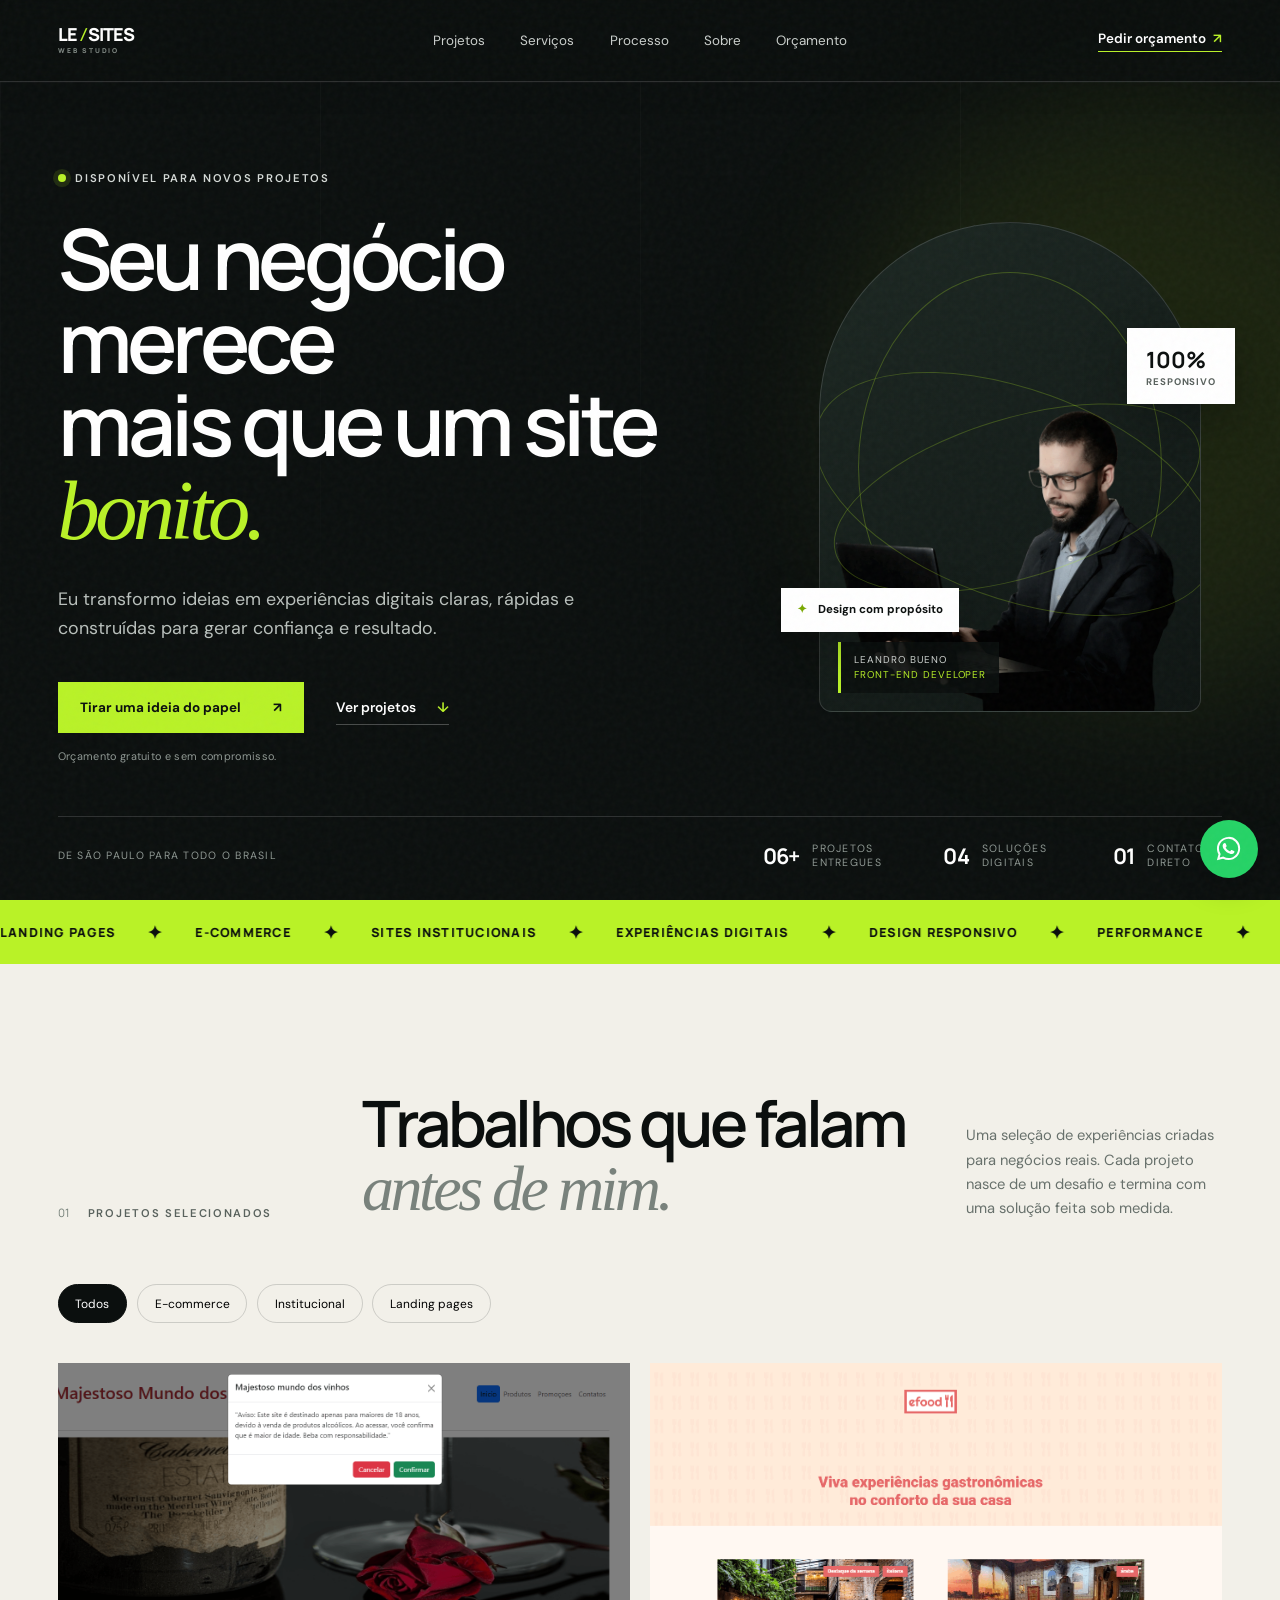
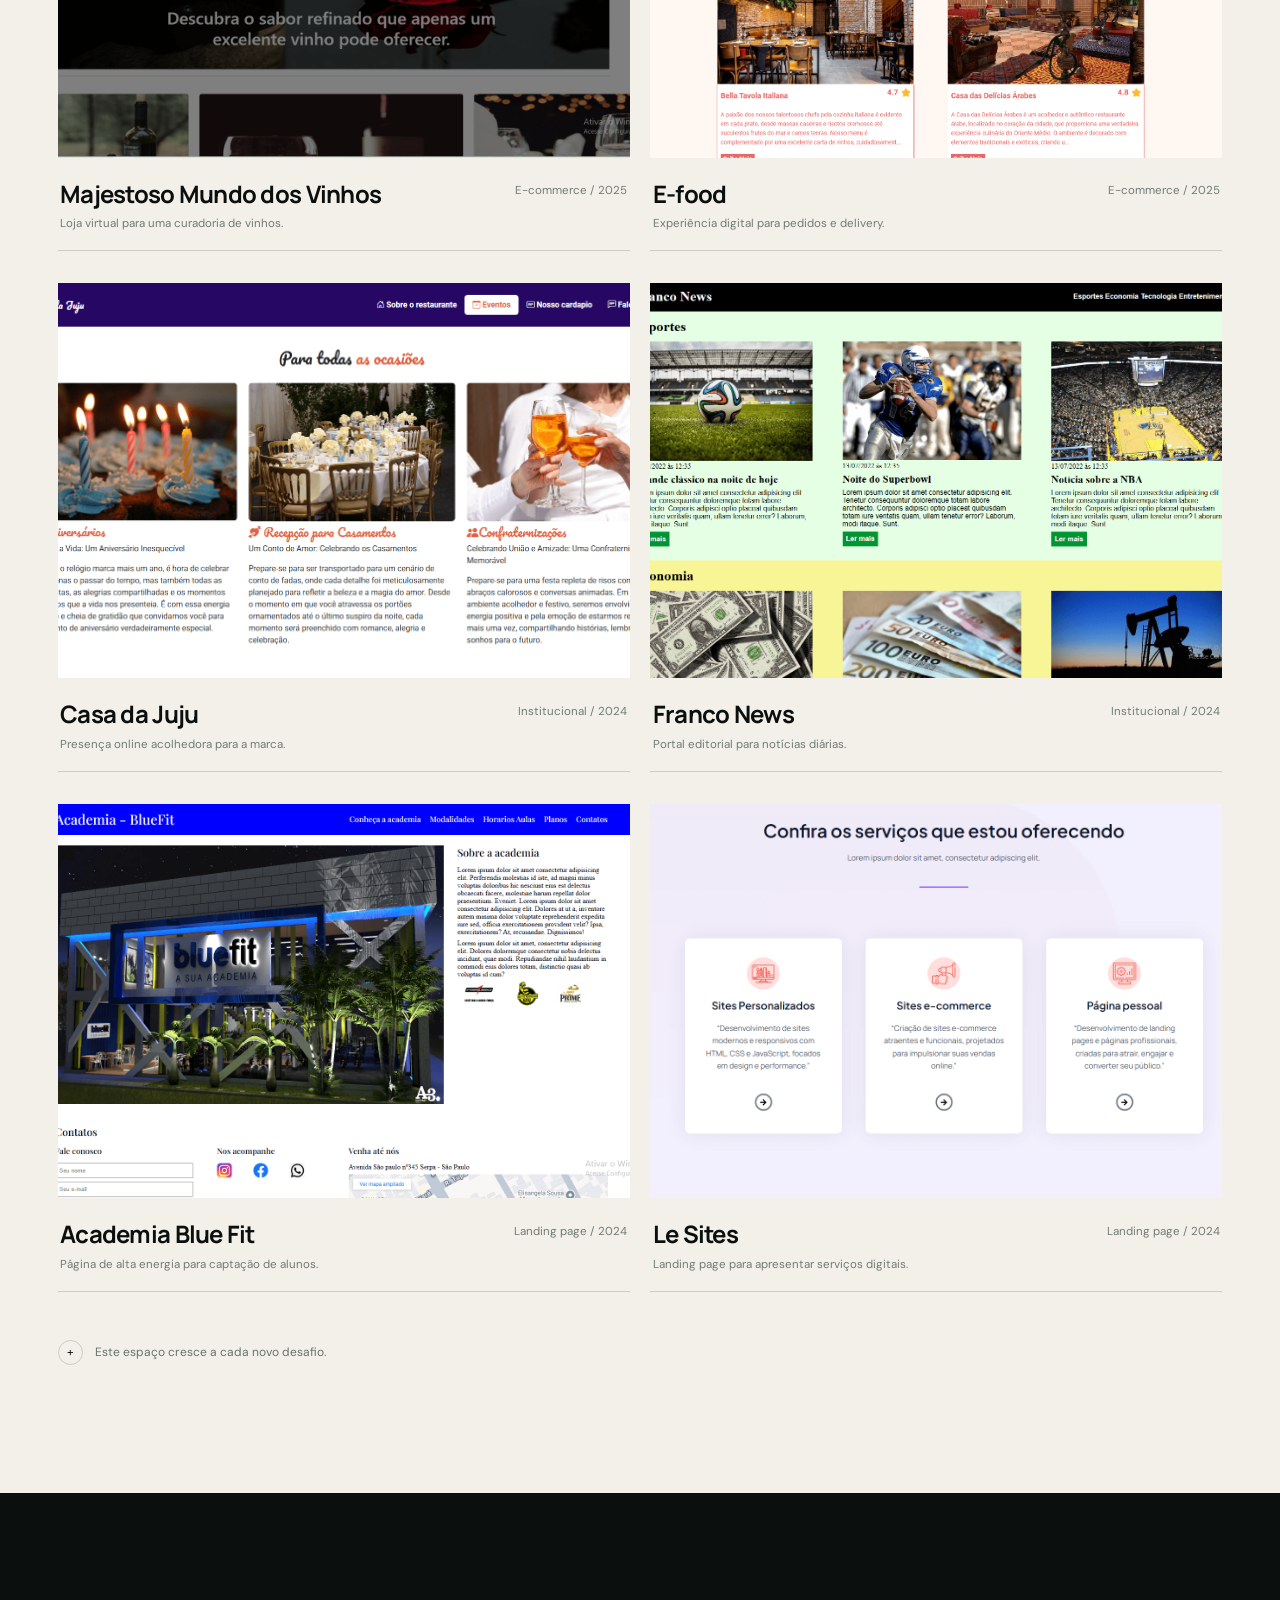
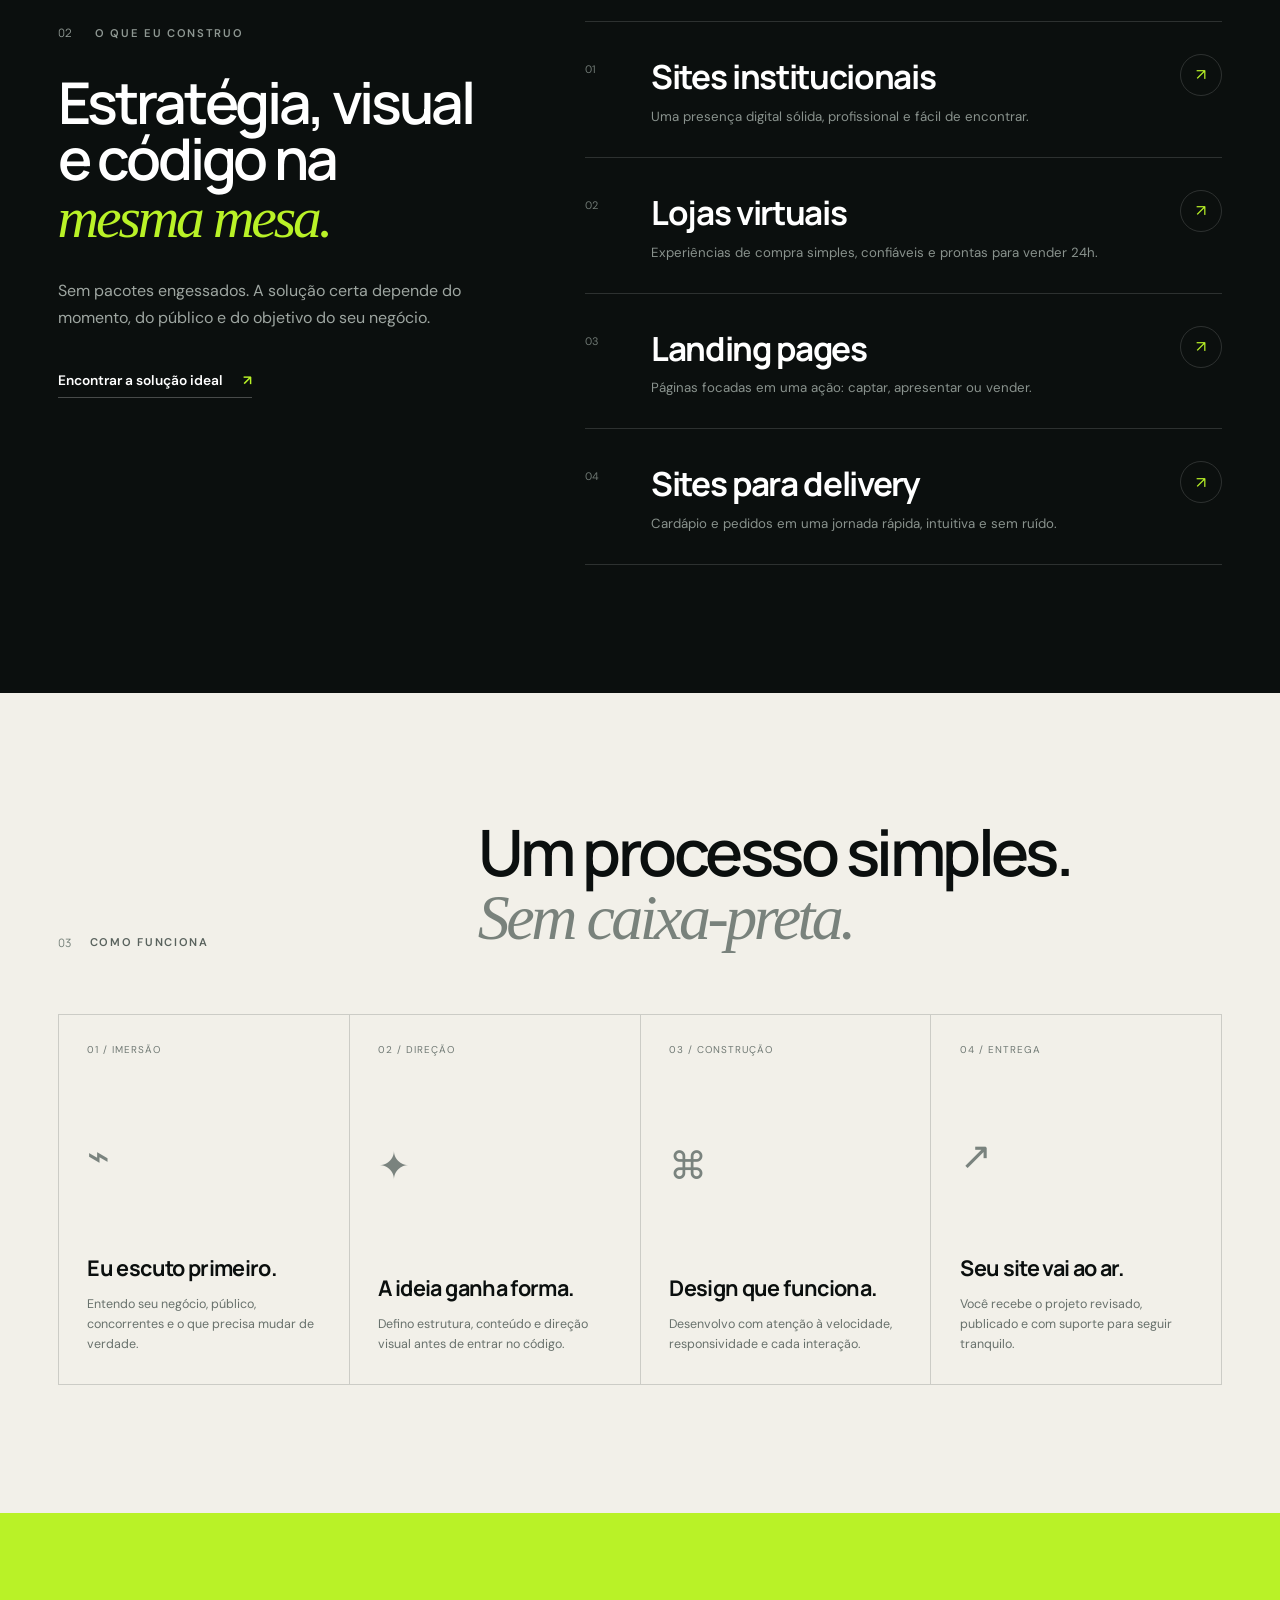
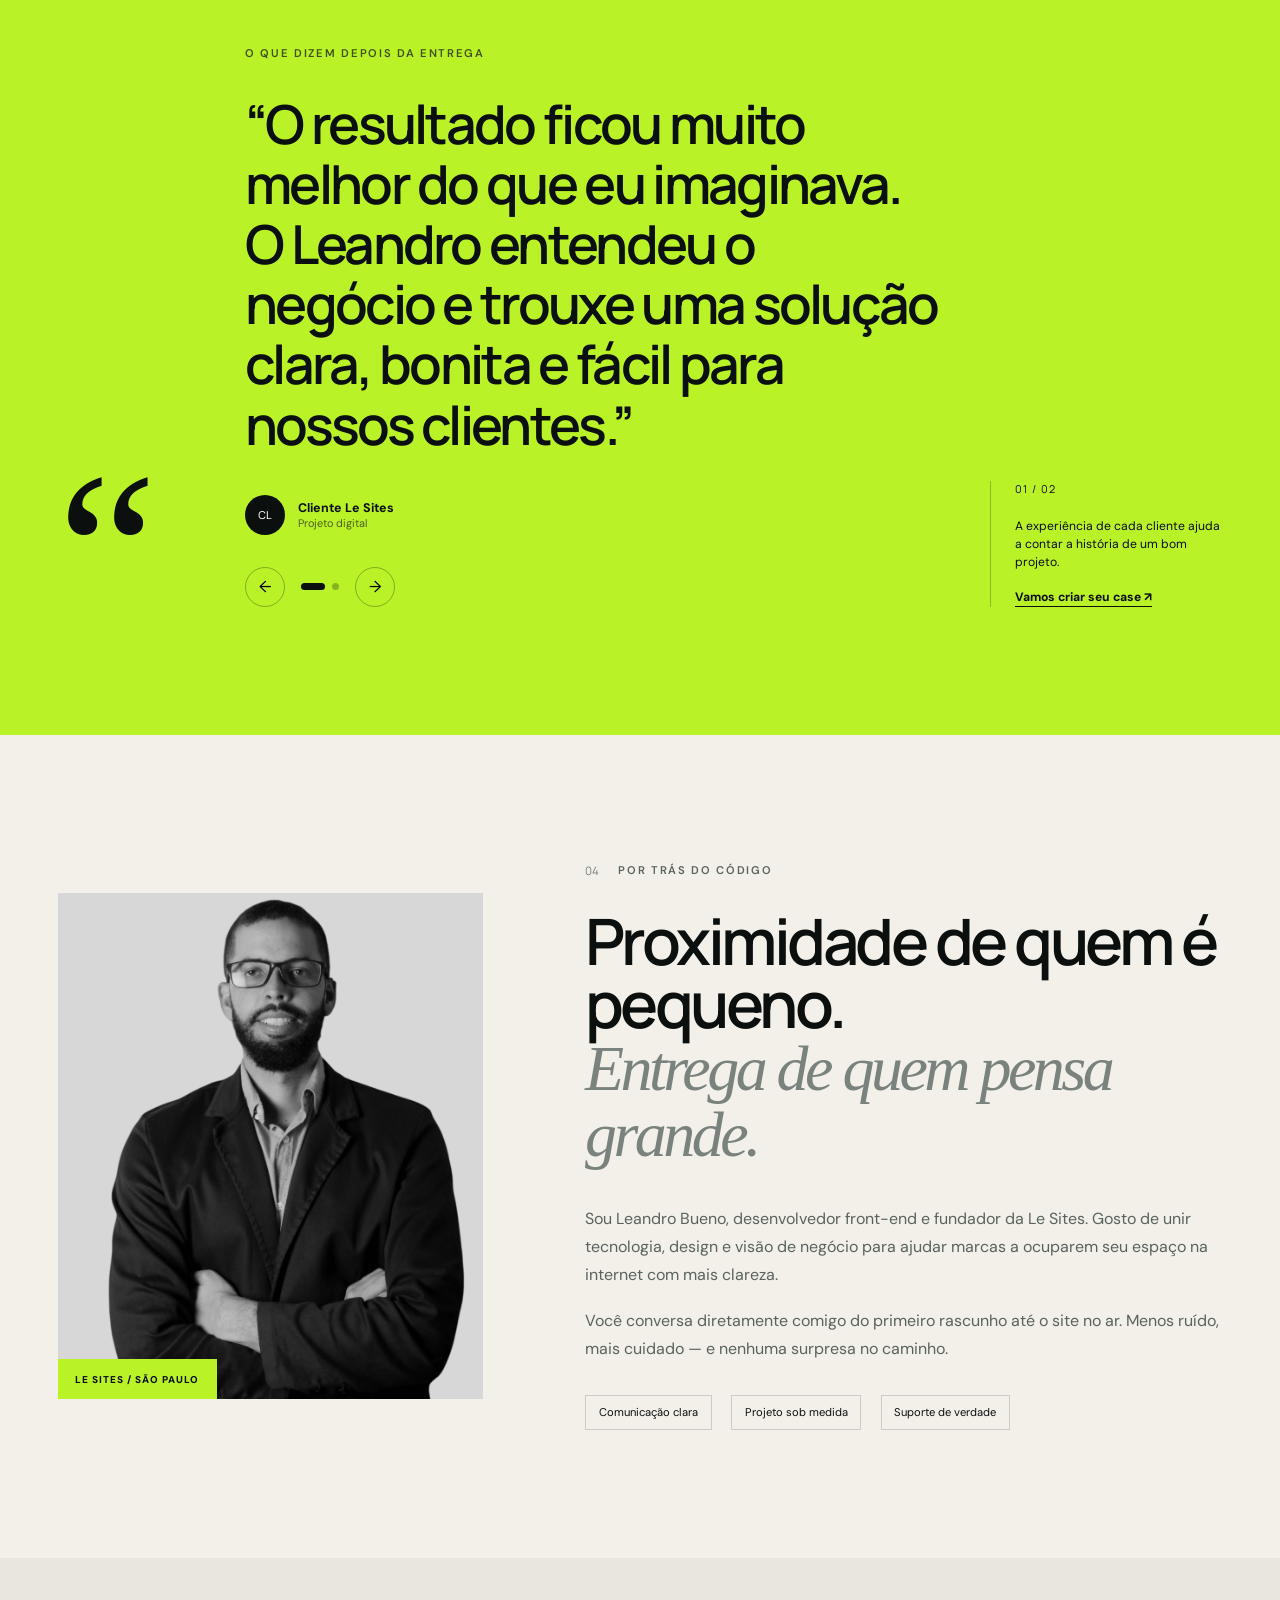
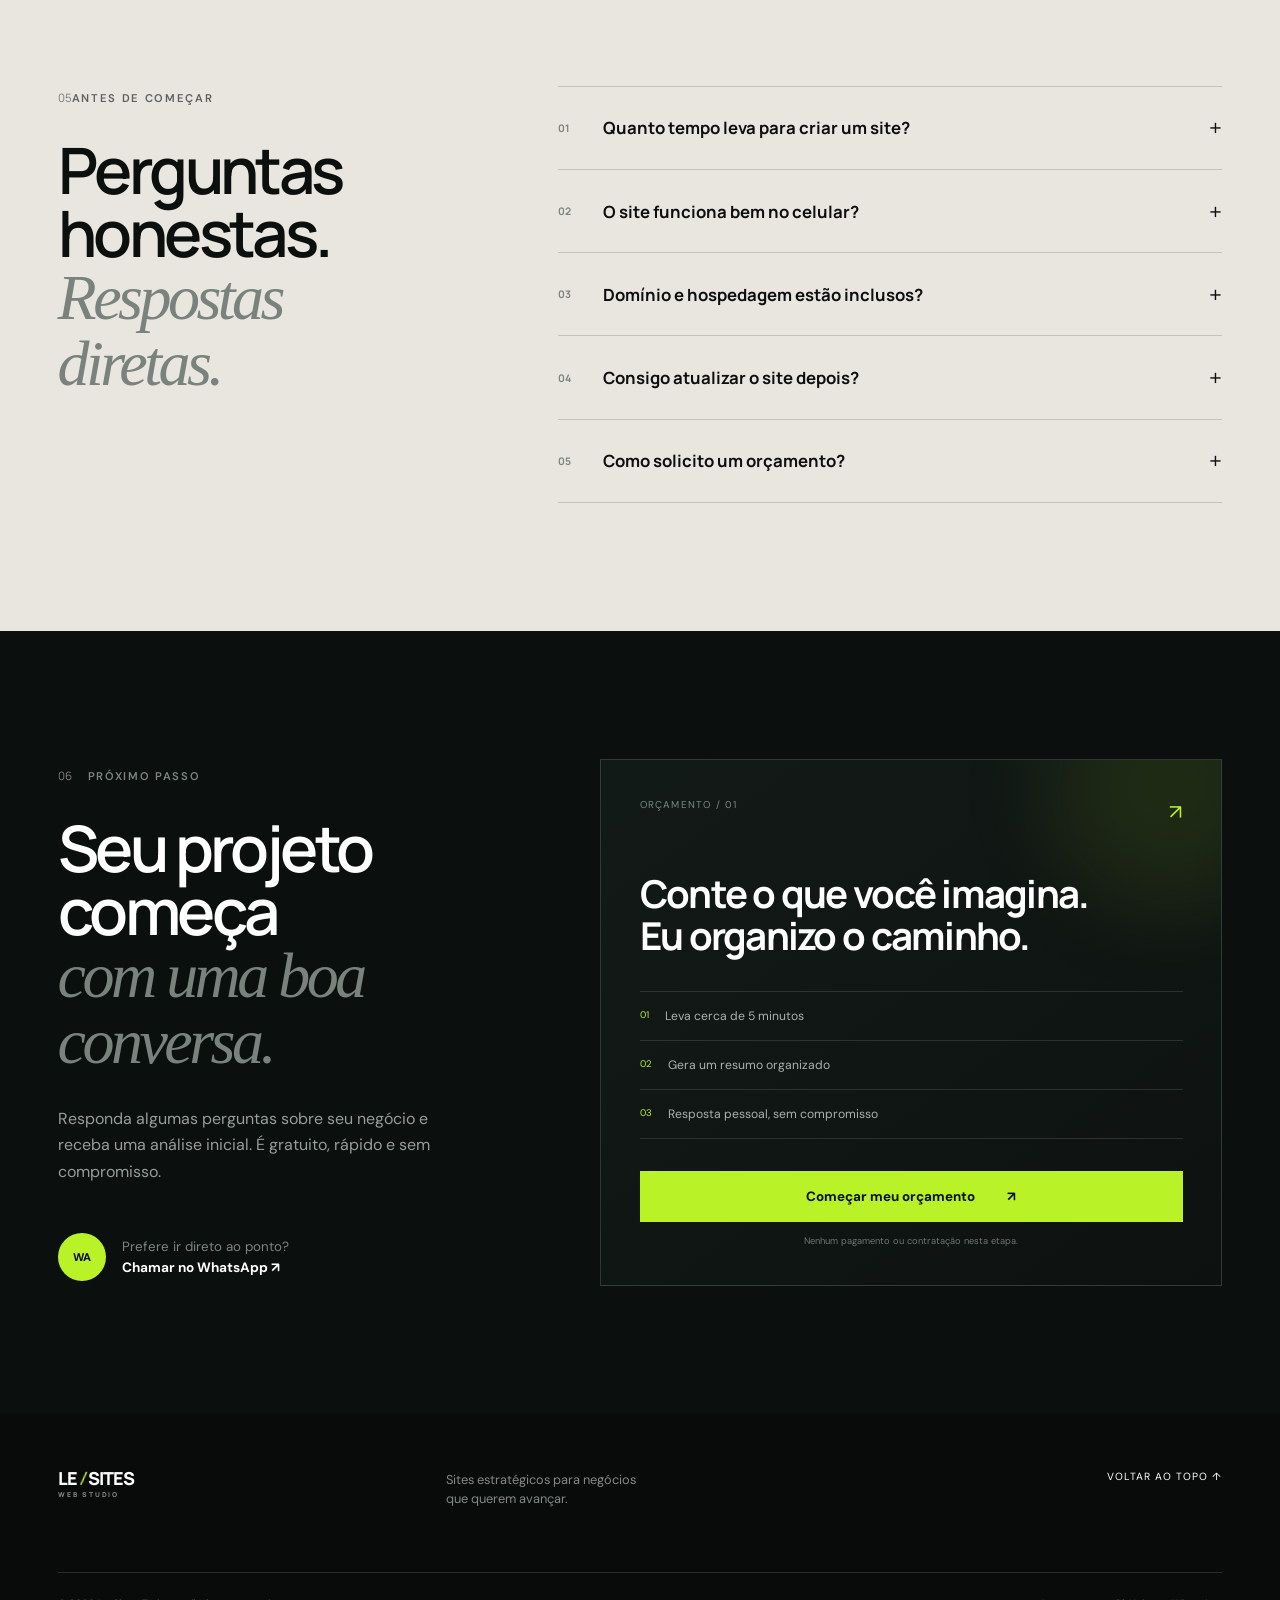
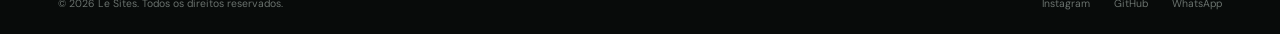
==== commit 4c7a5765: "Atualização do site" ====
--- a/index.html
+++ b/index.html
@@ -47,7 +47,7 @@
       <div class="hero-copy reveal">
         <div class="eyebrow"><span class="status-dot"></span> Disponível para novos projetos</div>
         <h1>Seu negócio merece<br>mais que um site <em>bonito.</em></h1>
-        <p>Eu transformo ideias em experiências digitais claras, rápidas e construídas para gerar confiança — e resultado.</p>
+        <p>Eu transformo ideias em experiências digitais claras, rápidas e construídas para gerar confiança e resultado.</p>
         <div class="hero-actions">
           <a class="button button-primary" href="orcamento.html">Tirar uma ideia do papel <span>↗</span></a>
           <a class="text-link" href="#projetos">Ver projetos <span>↓</span></a>
@@ -138,15 +138,20 @@
       </div>
     </section>
 
-    <section class="testimonial section">
+    <section class="testimonial section" id="avaliacoes" aria-label="Avaliações de clientes">
       <div class="quote-mark">“</div>
       <div class="testimonial-content reveal">
         <span class="kicker">O que dizem depois da entrega</span>
-        <blockquote>“O resultado ficou muito melhor do que eu imaginava. O Leandro entendeu o negócio e trouxe uma solução clara, bonita e fácil para nossos clientes.”</blockquote>
-        <div class="client"><span>CM</span><div><strong>Cliente Le Sites</strong><small>Projeto digital</small></div></div>
+        <div class="testimonial-slide" id="testimonialSlide" aria-live="polite"></div>
+        <div class="testimonial-controls">
+          <button type="button" id="testimonialPrev" aria-label="Avaliação anterior">←</button>
+          <div id="testimonialDots" class="testimonial-dots" aria-label="Selecionar avaliação"></div>
+          <button type="button" id="testimonialNext" aria-label="Próxima avaliação">→</button>
+        </div>
       </div>
       <div class="testimonial-side reveal">
-        <p>Seu comentário pode ocupar este espaço no próximo projeto.</p>
+        <span id="testimonialCounter">01 / 01</span>
+        <p>A experiência de cada cliente ajuda a contar a história de um bom projeto.</p>
         <a href="orcamento.html">Vamos criar seu case <span>↗</span></a>
       </div>
     </section>
@@ -198,6 +203,7 @@
     <div class="footer-bottom"><span>© <span id="year"></span> Le Sites. Todos os direitos reservados.</span><div><a href="https://www.instagram.com/lesites/" target="_blank" rel="noopener">Instagram</a><a href="https://github.com/Lesitesdev" target="_blank" rel="noopener">GitHub</a><a href="https://wa.me/5511974710821" target="_blank" rel="noopener">WhatsApp</a></div></div>
   </footer>
   <a class="whatsapp-float" href="https://wa.me/5511974710821?text=Olá,%20Leandro!%20Quero%20conversar%20sobre%20um%20site." aria-label="Conversar no WhatsApp" target="_blank" rel="noopener"><img src="img/bxl-whatsapp.svg" alt=""><span>Vamos conversar?</span></a>
+  <script src="conteudo.js"></script>
   <script src="script.js"></script>
 </body>
 </html>
--- a/styles.css
+++ b/styles.css
@@ -38,3 +38,11 @@
 .proposal-card ul{list-style:none;border-top:1px solid rgba(255,255,255,.12);margin-bottom:2rem}.proposal-card li{display:flex;gap:1rem;padding:1rem 0;border-bottom:1px solid rgba(255,255,255,.12);color:#aab2ad;font-size:.76rem}.proposal-card li span{color:var(--lime);font-size:.6rem}
 .proposal-button{width:100%;position:relative}.proposal-card>small{display:block;text-align:center;color:#6e7772;font-size:.58rem;margin-top:.8rem}
 @media(max-width:640px){.brand-lockup{font-size:1rem}.proposal-card h3{margin-top:2rem}}
+
+/* Carrossel de avaliações — conteúdo editado em conteudo.js */
+.testimonial-content{min-width:0}.testimonial-slide{min-height:390px;display:flex;flex-direction:column;justify-content:flex-end}
+.testimonial-slide.is-changing{animation:testimonial-in .55s ease both}@keyframes testimonial-in{from{opacity:0;transform:translateX(28px)}to{opacity:1;transform:none}}
+.testimonial-controls{display:flex;align-items:center;gap:1rem;margin-top:2rem}.testimonial-controls>button{width:40px;height:40px;border:1px solid rgba(11,15,14,.3);border-radius:50%;background:transparent;cursor:pointer;font-size:1rem;transition:.25s}.testimonial-controls>button:hover{background:var(--ink);color:var(--lime)}
+.testimonial-dots{display:flex;align-items:center;gap:.45rem}.testimonial-dots button{width:7px;height:7px;border:0;border-radius:50%;background:rgba(11,15,14,.28);padding:0;cursor:pointer;transition:.25s}.testimonial-dots button.active{width:24px;border-radius:8px;background:var(--ink)}
+.testimonial-side>span{display:block;font-family:var(--display);font-size:.68rem;letter-spacing:.12em;margin-bottom:1.2rem}
+@media(max-width:980px){.testimonial-slide{min-height:300px}}@media(max-width:640px){.testimonial-slide{min-height:360px}.testimonial-controls{margin-top:1.5rem}}
